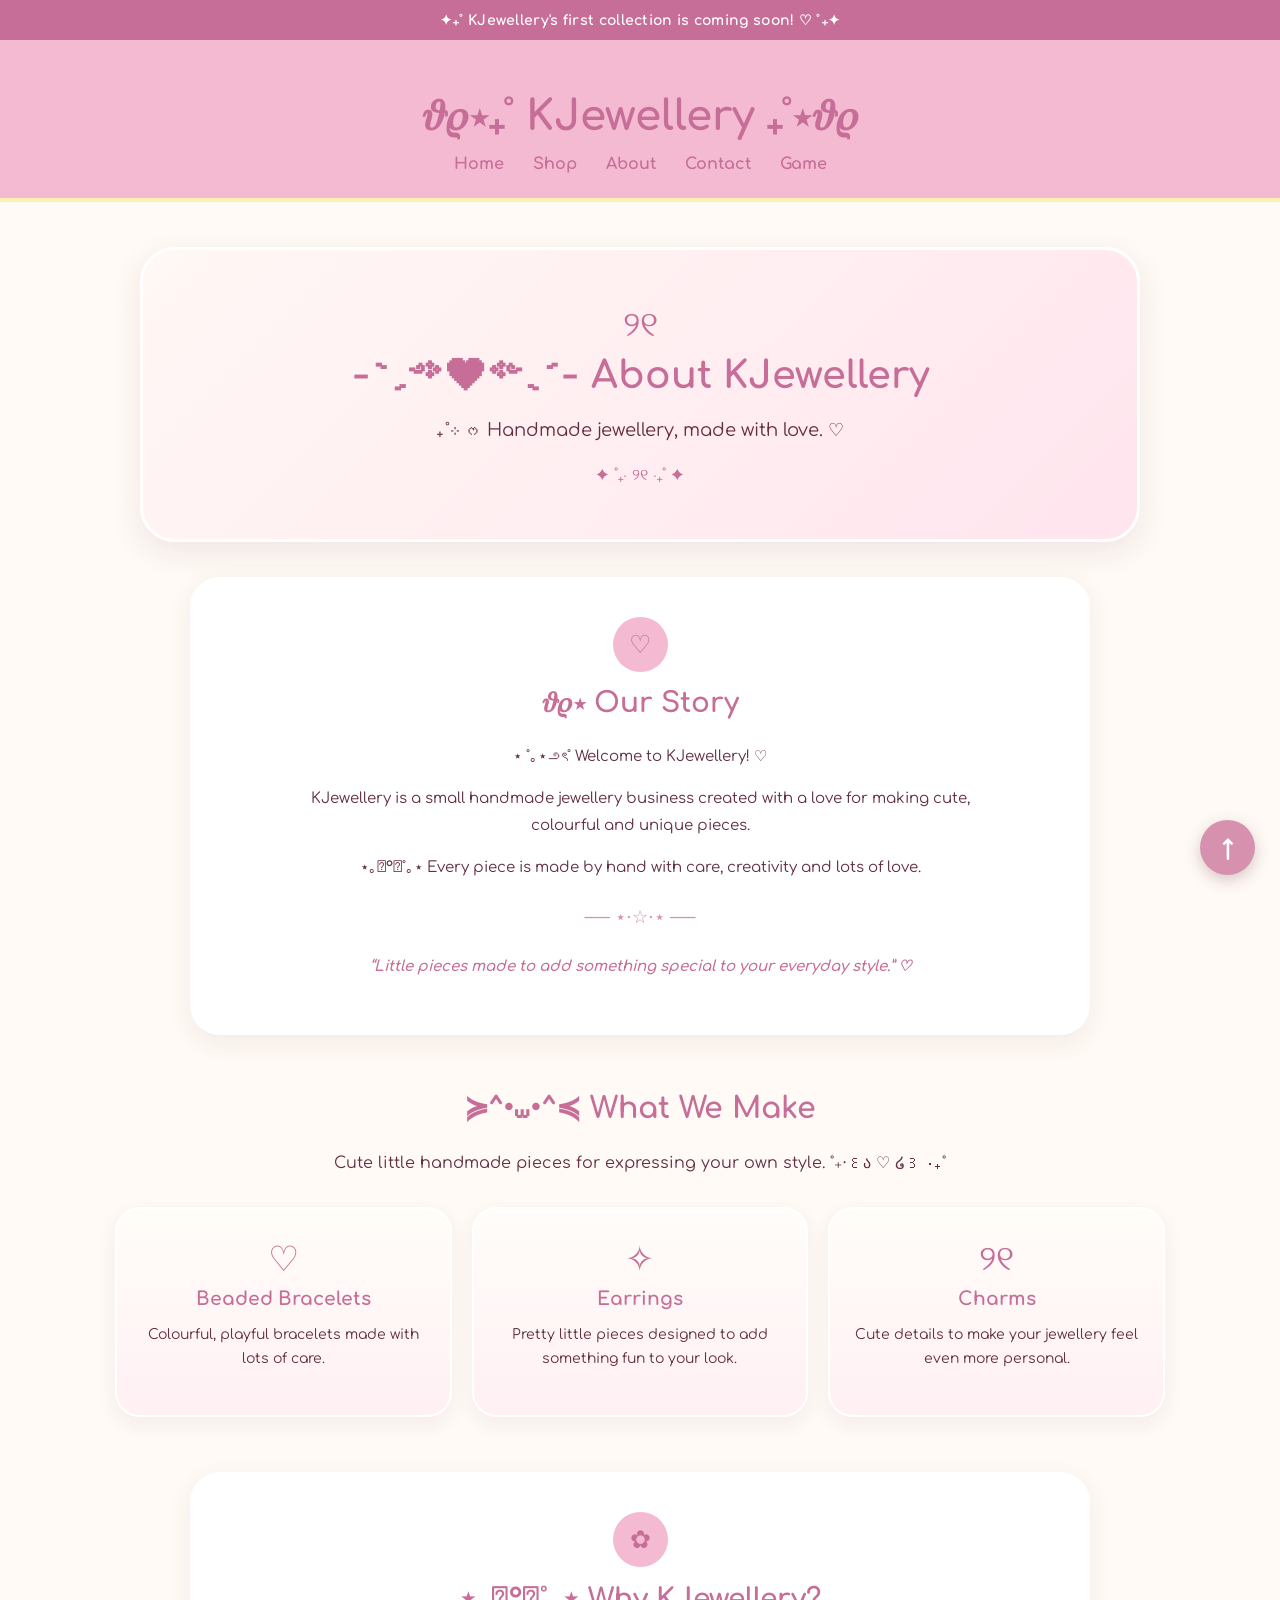
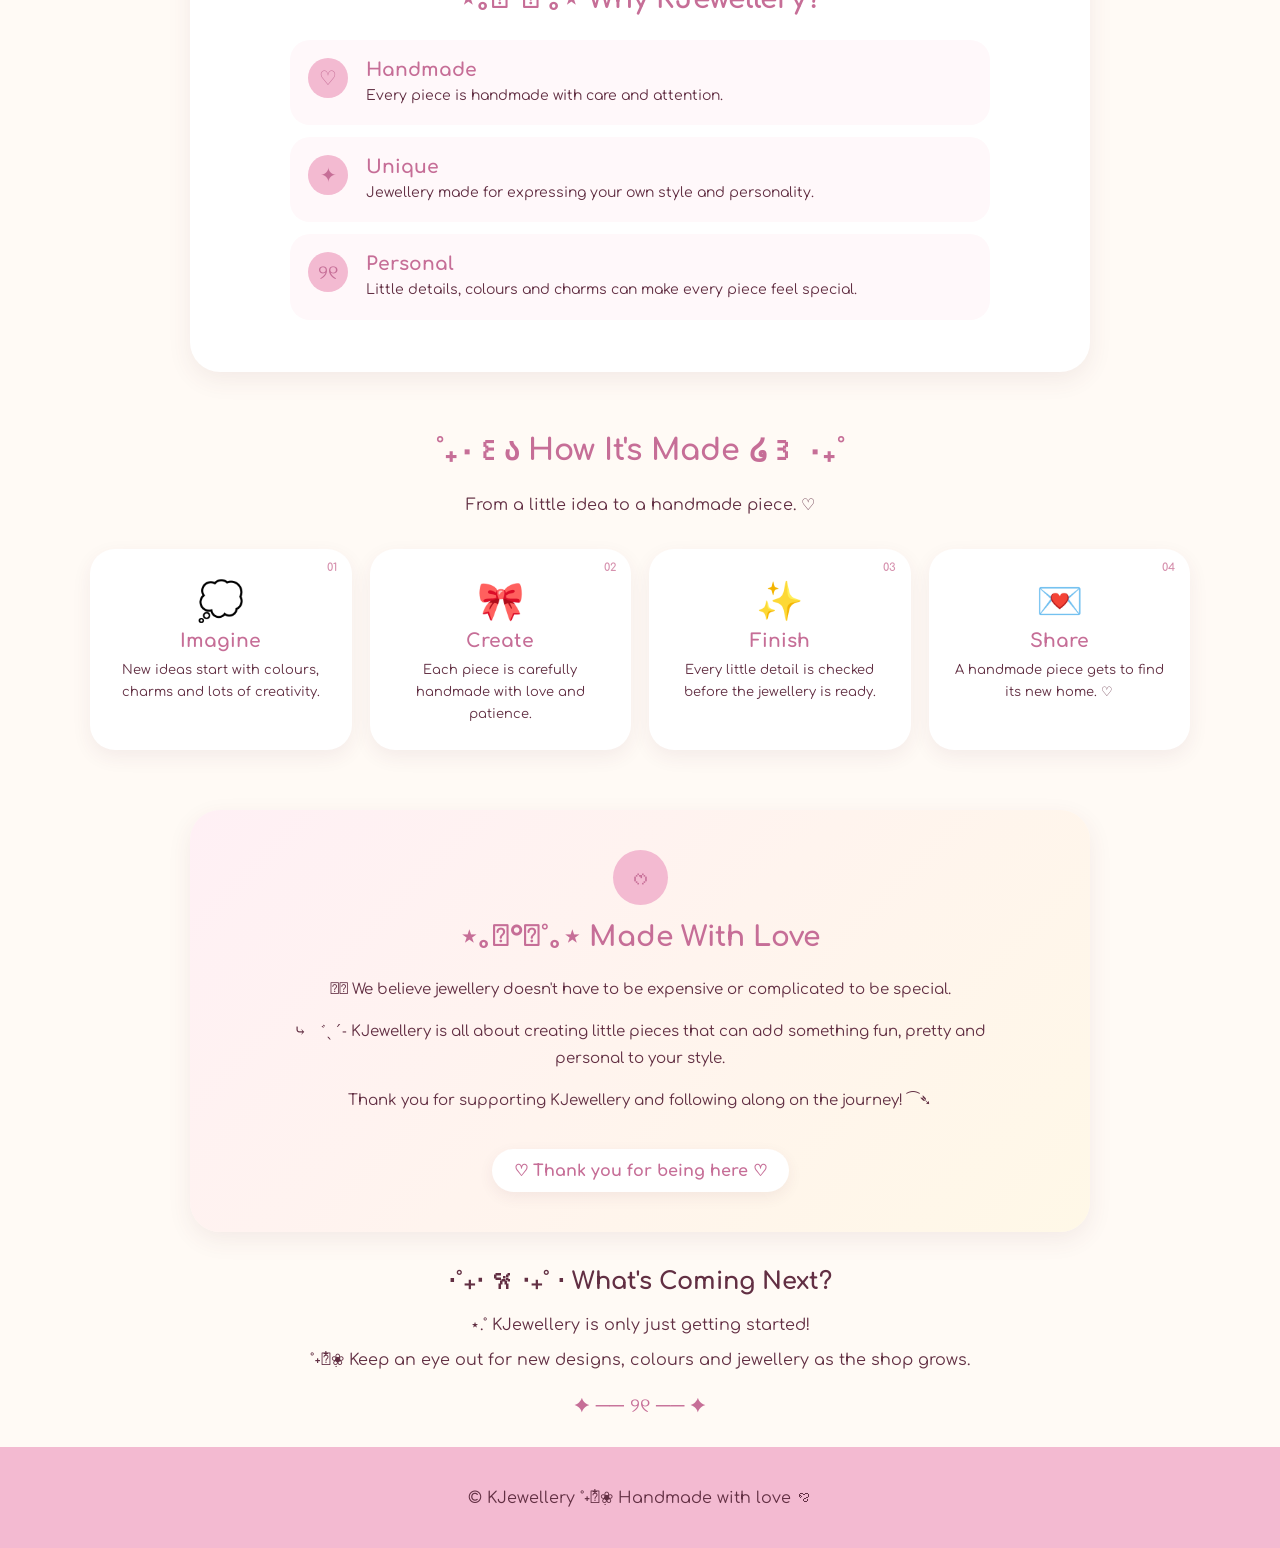
==== about.html @ d555a0a2 "e" ====
<!DOCTYPE html>
<html lang="en">

<head>

    <link rel="preconnect" href="https://fonts.googleapis.com">
    <link rel="preconnect"
          href="https://fonts.gstatic.com"
          crossorigin>

    <link
        href="https://fonts.googleapis.com/css2?family=Comfortaa:wght@400;500;600;700&display=swap"
        rel="stylesheet"
    >

    <meta charset="UTF-8">

    <meta
        name="viewport"
        content="width=device-width, initial-scale=1.0"
    >

    <title>About KJewellery ♡</title>

    <link
        rel="icon"
        type="image/png"
        href="logo.png"
    >

    <link
        rel="stylesheet"
        href="style.css"
    >

</head>


<body id="top">


    <!-- ANNOUNCEMENT BANNER -->

    <div class="announcement-banner">

        ✦₊˚ KJewellery's first collection is coming soon! ♡ ˚₊✦

    </div>


    <!-- HEADER -->

    <header>

        <h1>
            𝜗𝜚⋆₊˚ KJewellery ₊˚⋆𝜗𝜚
        </h1>


        <nav>

            <a href="index.html">
                Home
            </a>

            <a href="shop.html">
                Shop
            </a>

            <a href="about.html">
                About
            </a>

            <a href="contact.html">
                Contact
            </a>

            <a href="game.html">
                Game
            </a>

        </nav>

    </header>


    <!-- MAIN CONTENT -->

    <main>


        <!-- ABOUT HERO -->

        <section class="about-hero">

            <div class="about-hero-decoration">
                ୨୧
            </div>


            <h2>
                ˗ˋˏ༺❤︎༻ˎˊ˗
                About KJewellery
            </h2>


            <p>
                ₊˚⊹ ᰔ Handmade jewellery,
                made with love. ♡
            </p>


            <div class="about-hero-sparkles">
                ✦ ˚₊‧ ୨୧ ‧₊˚ ✦
            </div>

        </section>



        <!-- OUR STORY -->

        <section class="about-story about-card">

            <div class="about-card-icon">
                ♡
            </div>


            <h2>
                𝜗𝜚⋆ Our Story
            </h2>


            <p>
                ⋆ ˚｡⋆౨ৎ˚ Welcome to KJewellery! ♡
            </p>


            <p>
                KJewellery is a small handmade jewellery
                business created with a love for making
                cute, colourful and unique pieces.
            </p>


            <p>
                ⋆｡𖦹°⭒˚｡⋆ Every piece is made by hand with
                care, creativity and lots of love.
            </p>


            <div class="about-divider">
                ── ⋆⋅☆⋅⋆ ──
            </div>


            <p class="about-highlight">
                “Little pieces made to add something
                special to your everyday style.” ♡
            </p>

        </section>



        <!-- WHAT WE MAKE -->

        <section class="about-products">

            <h2>
                ≽^•⩊•^≼ What We Make
            </h2>


            <p class="about-section-intro">
                Cute little handmade pieces for
                expressing your own style.
                ˚₊‧꒰ა ♡ ໒꒱ ‧₊˚
            </p>


            <div class="about-product-grid">


                <div class="about-product-card">

                    <div class="about-product-icon">
                        ♡
                    </div>


                    <h3>
                        Beaded Bracelets
                    </h3>


                    <p>
                        Colourful, playful bracelets
                        made with lots of care.
                    </p>

                </div>



                <div class="about-product-card">

                    <div class="about-product-icon">
                        ✧
                    </div>


                    <h3>
                        Earrings
                    </h3>


                    <p>
                        Pretty little pieces designed
                        to add something fun to your look.
                    </p>

                </div>



                <div class="about-product-card">

                    <div class="about-product-icon">
                        ୨୧
                    </div>


                    <h3>
                        Charms
                    </h3>


                    <p>
                        Cute details to make your
                        jewellery feel even more personal.
                    </p>

                </div>


            </div>

        </section>



        <!-- WHY KJEWELLERY -->

        <section class="why-kjewellery about-card">

            <div class="about-card-icon">
                ✿
            </div>


            <h2>
                ⋆｡𖦹°⭒˚｡⋆ Why KJewellery?
            </h2>


            <div class="about-values">


                <div class="about-value">

                    <span>
                        ♡
                    </span>


                    <div>

                        <h3>
                            Handmade
                        </h3>


                        <p>
                            Every piece is handmade
                            with care and attention.
                        </p>

                    </div>

                </div>



                <div class="about-value">

                    <span>
                        ✦
                    </span>


                    <div>

                        <h3>
                            Unique
                        </h3>


                        <p>
                            Jewellery made for expressing
                            your own style and personality.
                        </p>

                    </div>

                </div>



                <div class="about-value">

                    <span>
                        ୨୧
                    </span>


                    <div>

                        <h3>
                            Personal
                        </h3>


                        <p>
                            Little details, colours and
                            charms can make every piece
                            feel special.
                        </p>

                    </div>

                </div>


            </div>

        </section>



        <!-- HOW IT'S MADE -->

        <section class="how-made">

            <h2>
                ˚₊‧꒰ა How It's Made ໒꒱ ‧₊˚
            </h2>


            <p class="about-section-intro">
                From a little idea to a handmade piece. ♡
            </p>


            <div class="making-steps">


                <div class="making-step">

                    <div class="step-number">
                        01
                    </div>


                    <div class="step-icon">
                        💭
                    </div>


                    <h3>
                        Imagine
                    </h3>


                    <p>
                        New ideas start with colours,
                        charms and lots of creativity.
                    </p>

                </div>



                <div class="making-step">

                    <div class="step-number">
                        02
                    </div>


                    <div class="step-icon">
                        🎀
                    </div>


                    <h3>
                        Create
                    </h3>


                    <p>
                        Each piece is carefully handmade
                        with love and patience.
                    </p>

                </div>



                <div class="making-step">

                    <div class="step-number">
                        03
                    </div>


                    <div class="step-icon">
                        ✨
                    </div>


                    <h3>
                        Finish
                    </h3>


                    <p>
                        Every little detail is checked
                        before the jewellery is ready.
                    </p>

                </div>



                <div class="making-step">

                    <div class="step-number">
                        04
                    </div>


                    <div class="step-icon">
                        💌
                    </div>


                    <h3>
                        Share
                    </h3>


                    <p>
                        A handmade piece gets to find
                        its new home. ♡
                    </p>

                </div>


            </div>

        </section>



        <!-- MADE WITH LOVE -->

        <section class="made-with-love about-card">

            <div class="about-card-icon">
                ᰔ
            </div>


            <h2>
                ⋆｡𖦹°⭒˚｡⋆ Made With Love
            </h2>


            <p>
                ⭑𓂃 We believe jewellery doesn't have
                to be expensive or complicated to be special.
            </p>


            <p>
                ⤷ ゛ˎˊ˗ KJewellery is all about creating
                little pieces that can add something fun,
                pretty and personal to your style.
            </p>


            <p>
                Thank you for supporting KJewellery and
                following along on the journey! ⁀➴
            </p>


            <div class="about-thank-you">
                ♡ Thank you for being here ♡
            </div>

        </section>



        <!-- WHAT'S NEXT -->

        <section class="coming-soon">

            <h2>
                ⋅˚₊‧ 𐙚 ‧₊˚ ⋅ What's Coming Next?
            </h2>


            <p>
                ⋆.˚ KJewellery is only just getting started!
            </p>


            <p>
                ˚˖𓍢ִ໋❀ Keep an eye out for new designs,
                colours and jewellery as the shop grows.
            </p>


            <div class="future-decoration">
                ✦ ── ୨୧ ── ✦
            </div>

        </section>


    </main>



    <!-- FOOTER -->

    <footer>


        <a
            href="#top"
            class="back-to-top"
            aria-label="Back to top"
        >
            ↑
        </a>


        <p>
            © KJewellery ˚˖𓍢ִ໋❀
            Handmade with love ꨄ︎
        </p>


    </footer>


</body>

</html>
---- style.css ----
/* =========================
   KJEWELLERY COLOURS
   ========================= */

:root {
    --pink: #d691ae;
    --light-pink: #f3bad1;
    --yellow: #fff0b4;
    --cream: #fffaf5;
    --dark-pink: #c66e97;
    --text: #622f43;
}


/* =========================
   GENERAL PAGE
   ========================= */

body {
    margin: 0;

    background-color: var(--cream);
    color: var(--text);

    font-family: "Comfortaa", sans-serif;

    text-align: center;
}


/* =========================
   HEADER
   ========================= */

header {
    background-color: var(--light-pink);

    padding: 25px;

    border-bottom: 4px solid var(--yellow);
}


header h1 {
    color: var(--dark-pink);

    font-size: 42px;

    margin-bottom: 15px;
}


/* =========================
   NAVIGATION
   ========================= */

nav a {
    color: var(--dark-pink);

    text-decoration: none;

    margin: 0 12px;

    font-weight: bold;
}


nav a:hover {
    color: #8f365f;
}


/* =========================
   HERO SECTION
   ========================= */

.hero {
    padding: 100px 20px;

    background-color: var(--yellow);
}


.hero h2 {
    font-size: 42px;

    color: var(--dark-pink);
}


.hero p {
    font-size: 20px;

    margin-bottom: 30px;
}


/* =========================
   BUTTON
   ========================= */

button {
    background-color: var(--pink);

    color: white;

    border: none;

    padding: 15px 30px;

    border-radius: 30px;

    font-size: 17px;

    font-weight: bold;

    cursor: pointer;
}


button:hover {
    background-color: var(--dark-pink);
}


/* =========================
   FEATURES
   ========================= */

.features {
    display: flex;

    justify-content: center;

    flex-wrap: wrap;

    gap: 30px;

    padding: 60px 20px;
}


.features div {
    background-color: white;

    padding: 25px;

    width: 220px;

    border-radius: 20px;

    box-shadow: 0 5px 15px rgba(0, 0, 0, 0.08);
}


/* =========================
   SHOP INTRO
   ========================= */

.shop-intro {
    padding: 50px 20px 20px;
}


.shop-intro h2 {
    color: var(--dark-pink);

    font-size: 32px;
}


/* =========================
   PRODUCTS
   ========================= */

.products {
    display: flex;

    justify-content: center;

    flex-wrap: wrap;

    gap: 30px;

    padding: 50px 20px;
}


.product-card {
    background-color: white;

    width: 260px;

    padding: 20px;

    border-radius: 25px;

    box-shadow: 0 5px 15px rgba(0, 0, 0, 0.08);

    box-sizing: border-box;

    transition: transform 0.2s ease;
}


.product-card:hover {
    transform: translateY(-5px);
}


/* =========================
   PRODUCT PHOTOS
   ========================= */

.product-image {
    width: 100%;

    height: 260px;

    object-fit: cover;

    border-radius: 20px;

    display: block;
}


/* =========================
   PRODUCT TEXT
   ========================= */

.product-card h3 {
    color: var(--dark-pink);

    margin-top: 20px;
}


.product-card p {
    line-height: 1.6;
}


/* =========================
   COMING SOON LABEL
   ========================= */

.coming-soon-label {
    display: inline-block;

    background-color: var(--light-pink);

    color: var(--text);

    padding: 8px 15px;

    border-radius: 20px;

    font-weight: bold;

    margin-top: 10px;
}


/* =========================
   SHOP NOTE
   ========================= */

.shop-note {
    padding: 50px 20px;
}


.shop-note h2 {
    color: var(--dark-pink);
}


/* =========================
   PLACEHOLDER
   ========================= */

.product-placeholder {
    width: 100%;

    height: 260px;

    background-color: var(--yellow);

    border-radius: 20px;

    display: flex;

    justify-content: center;

    align-items: center;

    font-size: 50px;

    margin-bottom: 20px;
}


/* =========================
   FOOTER
   ========================= */

footer {
    background-color: var(--light-pink);

    padding: 25px;

    margin-top: 30px;
}


/* =========================
   NEWSLETTER
   ========================= */

.kj-newsletter {
    width: 100%;

    padding: 60px 20px;

    box-sizing: border-box;
}


.kj-newsletter-box {
    max-width: 700px;

    margin: 0 auto;

    padding: 45px 35px;

    text-align: center;

    background-color: #fffaf7;

    border: 2px solid var(--light-pink);

    border-radius: 25px;

    box-shadow: 0 8px 25px rgba(80, 60, 50, 0.08);
}


.kj-newsletter-box h2 {
    margin-top: 0;

    margin-bottom: 15px;

    font-family: "Comfortaa", sans-serif;

    font-size: 28px;

    font-weight: 600;

    color: var(--dark-pink);
}


.kj-newsletter-box p {
    margin-bottom: 25px;

    font-family: "Comfortaa", sans-serif;

    font-size: 15px;

    line-height: 1.8;

    color: var(--text);
}


/* =========================
   NEWSLETTER FORM
   ========================= */

.kj-newsletter-form {
    display: flex;

    flex-direction: column;

    align-items: center;

    gap: 12px;

    width: 100%;
}


.kj-newsletter-form label {
    align-self: flex-start;

    font-family: "Comfortaa", sans-serif;

    font-size: 14px;

    color: var(--text);
}


.kj-newsletter-input {
    display: flex;

    gap: 10px;

    width: 100%;

    max-width: 600px;
}


.kj-newsletter-input input {
    flex: 1;

    min-width: 0;

    padding: 15px 18px;

    border: 1px solid #d9c9c2;

    border-radius: 30px;

    background-color: white;

    font-family: "Comfortaa", sans-serif;

    font-size: 14px;

    color: var(--text);

    outline: none;
}


.kj-newsletter-input input:focus {
    border-color: var(--pink);

    box-shadow: 0 0 0 3px rgba(214, 145, 174, 0.15);
}


.kj-newsletter-input input::placeholder {
    color: #b5a5a0;
}


/* =========================
   NEWSLETTER BUTTON
   ========================= */

.kj-newsletter-input button {
    padding: 14px 25px;

    border: none;

    border-radius: 30px;

    background-color: var(--pink);

    color: white;

    font-family: "Comfortaa", sans-serif;

    font-size: 14px;

    font-weight: bold;

    cursor: pointer;

    transition: transform 0.2s ease, background-color 0.2s ease;
}


.kj-newsletter-input button:hover {
    background-color: var(--dark-pink);

    transform: translateY(-2px);
}


/* =========================
   NEWSLETTER NOTE
   ========================= */

.kj-newsletter-box small {
    display: block;

    margin-top: 20px;

    font-family: "Comfortaa", sans-serif;

    font-size: 12px;

    color: #a18d85;
}


/* =========================
   MOBILE
   ========================= */

@media (max-width: 600px) {

    header h1 {
        font-size: 30px;
    }


    nav a {
        display: inline-block;

        margin: 5px 8px;
    }


    .hero {
        padding: 60px 20px;
    }


    .hero h2 {
        font-size: 30px;
    }


    .products {
        padding: 30px 15px;
    }


    .product-card {
        width: 90%;

        max-width: 320px;
    }


    /* NEWSLETTER MOBILE */

    .kj-newsletter {
        padding: 40px 15px;
    }


    .kj-newsletter-box {
        padding: 35px 20px;

        border-radius: 20px;
    }


    .kj-newsletter-box h2 {
        font-size: 22px;
    }


    .kj-newsletter-box p {
        font-size: 13px;
    }


    .kj-newsletter-input {
        flex-direction: column;
    }


    .kj-newsletter-input input {
        width: 100%;
    }


    .kj-newsletter-input button {
        width: 100%;

        padding: 14px;
    }

}
.kj-newsletter {
    display: block !important;
    visibility: visible !important;
    opacity: 1 !important;
    padding: 60px 20px !important;
    background: pink !important;
}

.kj-newsletter-box {
    display: block !important;
    visibility: visible !important;
    opacity: 1 !important;
    max-width: 700px !important;
    margin: 0 auto !important;
    padding: 50px !important;
    background: white !important;
    border: 5px solid hotpink !important;
}
/* ================================
   ANNOUNCEMENT BANNER
   ================================ */

.announcement-banner {
    background-color: var(--dark-pink);
    color: white;

    padding: 12px 20px;

    text-align: center;

    font-size: 14px;
    font-weight: bold;

    letter-spacing: 0.3px;
}


/* ================================
   BACK TO TOP BUTTON
   ================================ */

.back-to-top {
    position: fixed;

    right: 25px;
    bottom: 25px;

    width: 50px;
    height: 50px;

    display: flex;
    align-items: center;
    justify-content: center;

    background-color: var(--pink);
    color: white;

    border-radius: 50%;

    text-decoration: none;

    font-size: 22px;
    font-weight: bold;

    box-shadow: 0 5px 15px rgba(0, 0, 0, 0.15);

    z-index: 1000;

    transition: transform 0.2s ease,
                background-color 0.2s ease;
}


.back-to-top:hover {
    background-color: var(--dark-pink);

    transform: translateY(-5px);
}


/* ================================
   MOBILE
   ================================ */

@media (max-width: 600px) {

    .announcement-banner {
        font-size: 12px;
        padding: 10px 15px;
    }

    .back-to-top {
        width: 45px;
        height: 45px;

        right: 15px;
        bottom: 15px;

        font-size: 19px;
    }

}
/* ================================
   BACK TO TOP BUTTON
   ================================ */

.back-to-top {
    position: fixed;
    right: 25px;
    bottom: 25px;

    width: 55px;
    height: 55px;

    background-color: #d691ae;
    color: white;

    display: flex;
    align-items: center;
    justify-content: center;

    border-radius: 50%;

    text-decoration: none;

    font-family: "Comfortaa", sans-serif;
    font-size: 25px;
    font-weight: bold;

    box-shadow: 0 5px 15px rgba(98, 47, 67, 0.25);

    z-index: 9999;

    cursor: pointer;
}

.back-to-top:hover {
    background-color: #c66e97;
    transform: translateY(-4px);
}
/* =========================
   KJEWELLERY NAVIGATION
   ========================= */

.site-header {
    width: 100%;
    background-color: #f3bad1;
    padding: 18px 10px;
    text-align: center;
    border-bottom: 4px solid #fff0b4;
    box-sizing: border-box;
}

.site-header h1 {
    margin: 0 0 10px;
    color: #c66e97;
    font-size: 28px;
}

.site-header nav a {
    color: #c66e97;
    text-decoration: none;
    margin: 0 8px;
    font-weight: bold;
    font-size: 14px;
}

.site-header nav a:hover {
    color: #8f365f;
}

@media (max-width: 600px) {

    .site-header h1 {
        font-size: 23px;
    }

    .site-header nav a {
        display: inline-block;
        margin: 4px 6px;
    }

}

/* =========================================================
   KJEWELLERY CAT BAKERY GAME
   ========================================================= */

.game-page {
    width: 100%;
    max-width: 760px;
    margin: 0 auto;
    padding: 50px 20px;
    box-sizing: border-box;
    text-align: center;
}

.game-title {
    margin-top: 0;
    color: var(--dark-pink);
    font-size: 42px;
}

.game-subtitle {
    font-size: 17px;
    margin-bottom: 25px;
}


/* =========================
   SCORE / GAME INFO
   ========================= */

.game-info {
    display: flex;
    justify-content: center;
    align-items: center;
    flex-wrap: wrap;
    gap: 10px;
    margin-bottom: 15px;
}

.info-box {
    background: white;
    padding: 11px 17px;
    border-radius: 20px;
    box-shadow: 0 5px 15px rgba(98, 47, 67, 0.10);
    font-weight: bold;
}

.sound-button {
    background-color: var(--light-pink);
    color: var(--text);
    border: none;
    padding: 11px 17px;
    border-radius: 20px;
    font-weight: bold;
    cursor: pointer;
    font-family: "Comfortaa", sans-serif;
}

.sound-button:hover {
    background-color: var(--pink);
}


/* =========================
   GAME AREA
   ========================= */

#game {
    position: relative;
    width: 100%;
    height: 650px;
    overflow: hidden;
    border-radius: 30px;
    border: 5px solid white;

    background:
        linear-gradient(
            180deg,
            #ffe8ef 0%,
            #fff2d0 65%,
            #e8b98d 65%,
            #d99b72 100%
        );

    box-shadow:
        0 12px 35px rgba(98, 47, 67, 0.15);

    touch-action: none;
}


/* =========================
   BAKERY SIGN
   ========================= */

.bakery-sign {
    position: absolute;
    top: 25px;
    left: 50%;
    transform: translateX(-50%);

    background-color: var(--yellow);
    border: 3px solid white;

    padding: 12px 25px;
    border-radius: 25px;

    font-size: 17px;
    font-weight: bold;

    white-space: nowrap;
    z-index: 2;
}


/* =========================
   BAKERY WINDOWS
   ========================= */

.bakery-window {
    position: absolute;

    top: 110px;

    width: 120px;
    height: 105px;

    background:
        linear-gradient(
            135deg,
            #c9edf5,
            #e9f9f8
        );

    border: 8px solid #fff5df;
    border-radius: 20px;

    opacity: 0.85;
}

.window-left {
    left: 25px;
}

.window-right {
    right: 25px;
}


/* =========================
   BACKGROUND CATS
   ========================= */

.bakery-cat {
    position: absolute;
    font-size: 55px;
    z-index: 3;

    animation:
        bakeryCatBob
        3s
        ease-in-out
        infinite;

    user-select: none;
    pointer-events: none;
}

.cat-one {
    left: 30px;
    top: 235px;
}

.cat-two {
    right: 30px;
    top: 235px;
    animation-delay: 1s;
}

.cat-three {
    left: 50%;
    transform: translateX(-50%);
    bottom: 75px;

    font-size: 48px;
    animation-delay: 0.5s;
}

@keyframes bakeryCatBob {

    0%,
    100% {
        transform: translateY(0);
    }

    50% {
        transform: translateY(-6px);
    }
}


/* =========================
   BREAD + OVEN
   ========================= */

.bread-stack {
    position: absolute;
    left: 135px;
    bottom: 70px;

    font-size: 55px;
    z-index: 2;

    transform: rotate(-5deg);
}

.oven {
    position: absolute;
    right: 135px;
    bottom: 70px;

    font-size: 50px;
    z-index: 2;
}


/* =========================
   PLAYER TRAY
   ========================= */

#tray {
    position: absolute;

    bottom: 25px;
    left: 50%;

    transform: translateX(-50%);

    width: 130px;
    height: 32px;

    background-color: #c98561;

    border: 4px solid #a86146;

    border-radius:
        8px
        8px
        20px
        20px;

    z-index: 10;

    box-shadow:
        0 5px 0 rgba(98, 47, 67, 0.15);

    transition:
        transform 0.08s ease;
}

#tray::before {
    content: "";

    position: absolute;

    left: 10px;
    right: 10px;
    top: -10px;

    height: 12px;

    background-color: #ffe5bd;

    border: 3px solid #a86146;

    border-radius:
        10px
        10px
        4px
        4px;
}

.tray-bounce {
    animation:
        trayBounce
        0.25s
        ease;
}

@keyframes trayBounce {

    50% {
        transform:
            translateX(-50%)
            translateY(-7px);
    }
}


/* =========================
   FALLING PASTRIES
   ========================= */

.pastry {
    position: absolute;

    z-index: 8;

    font-size: 38px;

    user-select: none;
    pointer-events: none;

    will-change: transform;
}


/* =========================
   FLOATING +1
   ========================= */

.float-score {
    position: absolute;

    z-index: 20;

    color: var(--dark-pink);

    font-size: 20px;
    font-weight: bold;

    pointer-events: none;

    animation:
        floatUp
        0.8s
        ease-out
        forwards;
}

@keyframes floatUp {

    from {
        opacity: 1;
        transform: translateY(0);
    }

    to {
        opacity: 0;
        transform: translateY(-50px);
    }
}


/* =========================
   CATCH PARTICLES
   ========================= */

.particle {
    position: absolute;

    width: 8px;
    height: 8px;

    background-color: var(--light-pink);

    border-radius: 50%;

    pointer-events: none;
    z-index: 15;

    animation:
        particlePop
        0.6s
        ease-out
        forwards;
}

@keyframes particlePop {

    to {
        opacity: 0;

        transform:
            translate(
                var(--x),
                var(--y)
            )
            scale(0.3);
    }
}


/* =========================
   OOPS MESSAGE
   ========================= */

.oops {
    position: absolute;

    z-index: 20;

    color: var(--dark-pink);

    font-size: 20px;
    font-weight: bold;

    pointer-events: none;

    animation:
        oopsAnimation
        0.8s
        ease-out
        forwards;
}

@keyframes oopsAnimation {

    0% {
        opacity: 1;
        transform: scale(0.8);
    }

    50% {
        transform: scale(1.2);
    }

    100% {
        opacity: 0;
        transform:
            translateY(-25px)
            scale(1);
    }
}


/* =========================
   START / GAME OVER SCREEN
   ========================= */

.game-overlay {
    position: absolute;
    inset: 0;

    background:
        rgba(
            255,
            250,
            245,
            0.94
        );

    display: flex;

    justify-content: center;
    align-items: center;

    z-index: 50;

    padding: 25px;
}

.overlay-card {
    width: 100%;
    max-width: 460px;

    background-color: white;

    padding: 35px 25px;

    border-radius: 30px;

    box-shadow:
        0 10px 30px
        rgba(98, 47, 67, 0.15);
}

.overlay-card h2 {
    color: var(--dark-pink);
    margin-top: 0;
    font-size: 30px;
}

.overlay-card p {
    line-height: 1.7;
}

.big-cat {
    font-size: 55px;
    margin-bottom: 10px;
}


/* =========================
   GAME BUTTON
   ========================= */

.main-game-button {
    border: none;

    background-color: var(--pink);
    color: white;

    padding: 15px 30px;

    border-radius: 30px;

    font-size: 17px;
    font-weight: bold;

    cursor: pointer;

    font-family: "Comfortaa", sans-serif;

    transition:
        transform 0.2s ease,
        background-color 0.2s ease;
}

.main-game-button:hover {
    background-color: var(--dark-pink);

    transform:
        translateY(-2px);
}


/* =========================
   MOBILE CONTROLS
   ========================= */

.mobile-controls {
    display: flex;

    justify-content: center;

    gap: 25px;

    margin-top: 18px;
}

.control-button {
    width: 110px;
    height: 60px;

    border: none;

    border-radius: 25px;

    background-color: var(--light-pink);

    color: var(--text);

    font-size: 28px;

    cursor: pointer;

    touch-action: none;
    user-select: none;

    box-shadow:
        0 5px 0 var(--pink);

    font-family: Arial, sans-serif;
}

.control-button:active {
    transform: translateY(4px);

    box-shadow:
        0 1px 0 var(--pink);
}


/* =========================
   INSTRUCTIONS
   ========================= */

.game-instructions {
    margin-top: 12px;

    font-size: 13px;

    opacity: 0.8;
}


/* =========================
   GAME PAGE NAVIGATION
   ========================= */

.site-header {
    width: 100%;

    background-color: var(--light-pink);

    padding: 18px 10px;

    text-align: center;

    border-bottom:
        4px solid
        var(--yellow);

    box-sizing: border-box;
}

.site-header h1 {
    margin: 0 0 10px;

    color: var(--dark-pink);

    font-size: 28px;
}

.site-header nav a {
    color: var(--dark-pink);

    text-decoration: none;

    margin: 0 8px;

    font-weight: bold;

    font-size: 14px;
}

.site-header nav a:hover {
    color: #8f365f;
}


/* =========================
   MOBILE GAME
   ========================= */

@media (max-width: 600px) {

    .game-page {
        padding: 35px 12px;
    }

    .game-title {
        font-size: 30px;
    }

    .game-subtitle {
        font-size: 14px;
    }

    #game {
        height: 600px;
        border-radius: 22px;
    }

    .bakery-sign {
        font-size: 13px;
        padding: 10px 15px;
    }

    .bakery-window {
        width: 75px;
        height: 75px;
    }

    .bakery-cat {
        font-size: 42px;
    }

    .cat-three {
        font-size: 40px;
    }

    .bread-stack {
        left: 70px;
        font-size: 42px;
    }

    .oven {
        right: 70px;
        font-size: 40px;
    }

    #tray {
        width: 105px;
    }

    .pastry {
        font-size: 32px;
    }

    .site-header h1 {
        font-size: 23px;
    }

    .site-header nav a {
        display: inline-block;
        margin: 4px 6px;
    }

    .overlay-card {
        padding: 28px 18px;
    }

    .overlay-card h2 {
        font-size: 25px;
    }

    .mobile-controls {
        gap: 18px;
    }

    .control-button {
        width: 105px;
        height: 58px;
    }

}
/* =========================================================
   CUSTOMER REVIEWS
   ========================================================= */

.reviews-section {
    width: 90%;

    max-width: 1100px;

    margin: 60px auto;

    padding: 45px 25px;

    box-sizing: border-box;

    text-align: center;

    background:
        linear-gradient(
            135deg,
            #fff8f5,
            #ffe8ef
        );

    border-radius: 35px;

    border: 3px solid white;

    box-shadow:
        0 10px 30px
        rgba(98, 47, 67, 0.10);
}


.reviews-section h2 {
    margin-top: 0;

    color: var(--dark-pink);

    font-size: 30px;
}


.reviews-intro {
    margin-bottom: 30px;

    font-size: 15px;

    line-height: 1.6;
}


/* =========================
   REVIEW CARDS
   ========================= */

.reviews-container {
    display: grid;

    grid-template-columns:
        repeat(3, 1fr);

    gap: 20px;

    max-width: 1000px;

    margin: 0 auto;
}


.review-card {
    background-color: white;

    padding: 25px 20px;

    border-radius: 25px;

    box-shadow:
        0 6px 18px
        rgba(98, 47, 67, 0.08);

    transition:
        transform 0.2s ease,
        box-shadow 0.2s ease;
}


.review-card:hover {
    transform:
        translateY(-5px);

    box-shadow:
        0 10px 25px
        rgba(98, 47, 67, 0.13);
}


/* =========================
   STARS
   ========================= */

.review-stars {
    color: #e8b84a;

    font-size: 20px;

    letter-spacing: 3px;

    margin-bottom: 15px;
}


.review-card p {
    font-size: 14px;

    line-height: 1.8;

    margin:
        0 0 15px;
}


.review-card h3 {
    color: var(--dark-pink);

    font-size: 14px;

    margin: 0;
}


/* =========================
   REVIEW NOTE
   ========================= */

.review-note {
    margin-top: 30px;

    font-size: 13px;

    color: var(--dark-pink);

    opacity: 0.8;
}


/* =========================
   MOBILE REVIEWS
   ========================= */

@media (max-width: 750px) {

    .reviews-container {
        grid-template-columns: 1fr;
    }


    .reviews-section {
        width: 94%;

        padding:
            35px 18px;
    }


    .reviews-section h2 {
        font-size: 25px;
    }


    .review-card {
        padding: 22px 18px;
    }

}

/* =========================================================
   LEAVE A REVIEW
   ========================================================= */

.leave-review-button {
    margin-top: 25px;

    padding: 14px 28px;

    border: none;

    border-radius: 30px;

    background-color: var(--pink);

    color: white;

    font-family: "Comfortaa", sans-serif;

    font-size: 16px;

    font-weight: bold;

    cursor: pointer;

    box-shadow:
        0 5px 0 var(--dark-pink);

    transition:
        transform 0.2s ease,
        box-shadow 0.2s ease;
}


.leave-review-button:hover {
    transform:
        translateY(-2px);

    box-shadow:
        0 7px 0 var(--dark-pink);
}


.leave-review-button:active {
    transform:
        translateY(3px);

    box-shadow:
        0 2px 0 var(--dark-pink);
}


/* =========================
   REVIEW FORM
   ========================= */

.review-form-container {
    display: none;

    max-width: 600px;

    margin: 30px auto 0;

    padding: 30px 25px;

    box-sizing: border-box;

    background-color: white;

    border-radius: 28px;

    box-shadow:
        0 8px 25px
        rgba(98, 47, 67, 0.10);

    text-align: left;
}


.review-form-container.show {
    display: block;

    animation:
        reviewFormAppear
        0.35s
        ease;
}


@keyframes reviewFormAppear {

    from {
        opacity: 0;

        transform:
            translateY(-10px);
    }

    to {
        opacity: 1;

        transform:
            translateY(0);
    }

}


.review-form-container h3 {
    margin-top: 0;

    text-align: center;

    color: var(--dark-pink);

    font-size: 22px;
}


.review-form-container > p {
    text-align: center;

    line-height: 1.6;

    font-size: 14px;
}


/* =========================
   FORM FIELDS
   ========================= */

.review-form {
    display: flex;

    flex-direction: column;

    gap: 9px;

    margin-top: 25px;
}


.review-form label {
    color: var(--dark-pink);

    font-weight: bold;

    font-size: 14px;

    margin-top: 8px;
}


.review-form input,
.review-form select,
.review-form textarea {
    width: 100%;

    box-sizing: border-box;

    padding: 13px 15px;

    border: 2px solid #f3cbd7;

    border-radius: 15px;

    background-color: #fffafa;

    color: var(--text);

    font-family: "Comfortaa", sans-serif;

    font-size: 14px;

    outline: none;

    transition:
        border-color 0.2s ease,
        box-shadow 0.2s ease;
}


.review-form textarea {
    resize: vertical;

    min-height: 120px;
}


.review-form input:focus,
.review-form select:focus,
.review-form textarea:focus {
    border-color: var(--pink);

    box-shadow:
        0 0 0 3px
        rgba(242, 183, 199, 0.25);
}


/* =========================
   SUBMIT BUTTON
   ========================= */

.submit-review-button {
    margin-top: 12px;

    padding: 14px 25px;

    border: none;

    border-radius: 25px;

    background-color: var(--dark-pink);

    color: white;

    font-family: "Comfortaa", sans-serif;

    font-size: 15px;

    font-weight: bold;

    cursor: pointer;

    transition:
        transform 0.2s ease,
        opacity 0.2s ease;
}


.submit-review-button:hover {
    transform:
        translateY(-2px);

    opacity: 0.9;
}


.review-form-note {
    margin-top: 18px;

    text-align: center;

    color: var(--dark-pink);

    font-size: 12px;

    opacity: 0.75;
}


/* =========================
   MOBILE
   ========================= */

@media (max-width: 600px) {

    .review-form-container {
        padding:
            25px 18px;
    }


    .leave-review-button {
        width: 90%;
    }

}


/* =========================================================
   KJEWELLERY ABOUT PAGE
   ========================================================= */

.about-hero {
    width: 90%;
    max-width: 1000px;
    margin: 45px auto 30px;
    padding: 55px 25px;
    box-sizing: border-box;
    text-align: center;

    background:
        linear-gradient(
            135deg,
            #fff8f5,
            #ffe5ee
        );

    border: 3px solid white;
    border-radius: 35px;

    box-shadow:
        0 10px 30px
        rgba(98, 47, 67, 0.10);
}

.about-hero h2 {
    margin: 10px 0;

    color: var(--dark-pink);

    font-size: 38px;
}

.about-hero p {
    font-size: 18px;
    line-height: 1.7;
}

.about-hero-decoration {
    color: var(--dark-pink);
    font-size: 35px;
}

.about-hero-sparkles {
    margin-top: 20px;
    color: var(--dark-pink);
}


/* =========================================================
   GENERAL ABOUT CARDS
   ========================================================= */

.about-card {
    width: 90%;
    max-width: 900px;

    margin: 35px auto;
    padding: 40px 30px;

    box-sizing: border-box;

    background-color: white;

    border-radius: 30px;

    box-shadow:
        0 8px 25px
        rgba(98, 47, 67, 0.08);

    text-align: center;
}

.about-card-icon {
    width: 55px;
    height: 55px;

    margin: 0 auto 15px;

    display: flex;
    align-items: center;
    justify-content: center;

    background-color: var(--light-pink);

    border-radius: 50%;

    color: var(--dark-pink);

    font-size: 25px;
}

.about-card h2 {
    margin-top: 5px;

    color: var(--dark-pink);

    font-size: 28px;
}

.about-card p {
    max-width: 700px;

    margin: 15px auto;

    line-height: 1.8;

    font-size: 15px;
}

.about-divider {
    margin: 25px 0;

    color: var(--pink);

    font-size: 18px;
}

.about-highlight {
    color: var(--dark-pink);

    font-weight: 600;

    font-style: italic;
}


/* =========================================================
   WHAT WE MAKE
   ========================================================= */

.about-products {
    width: 90%;
    max-width: 1050px;

    margin: 55px auto;

    text-align: center;
}

.about-products h2,
.how-made h2 {
    color: var(--dark-pink);

    font-size: 30px;
}

.about-section-intro {
    margin-bottom: 30px;

    line-height: 1.7;
}

.about-product-grid {
    display: grid;

    grid-template-columns:
        repeat(3, 1fr);

    gap: 20px;
}

.about-product-card {
    padding: 30px 20px;

    background:
        linear-gradient(
            180deg,
            #fffdf9,
            #fff0f4
        );

    border: 2px solid white;

    border-radius: 25px;

    box-shadow:
        0 7px 20px
        rgba(98, 47, 67, 0.07);

    transition:
        transform 0.2s ease,
        box-shadow 0.2s ease;
}

.about-product-card:hover {
    transform: translateY(-6px);

    box-shadow:
        0 12px 25px
        rgba(98, 47, 67, 0.12);
}

.about-product-icon {
    font-size: 35px;

    color: var(--dark-pink);

    margin-bottom: 10px;
}

.about-product-card h3 {
    color: var(--dark-pink);

    margin: 10px 0;
}

.about-product-card p {
    font-size: 14px;

    line-height: 1.7;
}


/* =========================================================
   WHY KJEWELLERY
   ========================================================= */

.about-values {
    max-width: 700px;

    margin: 25px auto 0;

    text-align: left;
}

.about-value {
    display: flex;

    align-items: flex-start;

    gap: 18px;

    padding: 18px;

    margin-bottom: 12px;

    background-color: #fff8fa;

    border-radius: 20px;
}

.about-value > span {
    flex-shrink: 0;

    width: 40px;
    height: 40px;

    display: flex;
    align-items: center;
    justify-content: center;

    background-color: var(--light-pink);

    border-radius: 50%;

    color: var(--dark-pink);

    font-size: 20px;
}

.about-value h3 {
    margin: 2px 0 5px;

    color: var(--dark-pink);
}

.about-value p {
    margin: 0;

    font-size: 14px;

    line-height: 1.6;
}


/* =========================================================
   HOW IT'S MADE
   ========================================================= */

.how-made {
    width: 90%;
    max-width: 1100px;

    margin: 60px auto;

    text-align: center;
}

.making-steps {
    display: grid;

    grid-template-columns:
        repeat(4, 1fr);

    gap: 18px;

    margin-top: 30px;
}

.making-step {
    position: relative;

    padding: 30px 18px 25px;

    background-color: white;

    border-radius: 25px;

    box-shadow:
        0 7px 20px
        rgba(98, 47, 67, 0.07);
}

.step-number {
    position: absolute;

    top: 12px;
    right: 15px;

    color: var(--pink);

    font-size: 11px;

    font-weight: bold;
}

.step-icon {
    font-size: 38px;

    margin-bottom: 8px;
}

.making-step h3 {
    color: var(--dark-pink);

    margin: 8px 0;
}

.making-step p {
    margin: 0;

    font-size: 13px;

    line-height: 1.7;
}


/* =========================================================
   MADE WITH LOVE
   ========================================================= */

.made-with-love {
    background:
        linear-gradient(
            135deg,
            #fff0f5,
            #fff8e7
        );
}

.about-thank-you {
    display: inline-block;

    margin-top: 20px;

    padding: 12px 22px;

    background-color: white;

    border-radius: 25px;

    color: var(--dark-pink);

    font-weight: bold;

    box-shadow:
        0 5px 15px
        rgba(98, 47, 67, 0.07);
}


/* =========================================================
   FUTURE DECORATION
   ========================================================= */

.future-decoration {
    margin-top: 25px;

    color: var(--dark-pink);

    font-size: 20px;
}


/* =========================================================
   MOBILE
   ========================================================= */

@media (max-width: 800px) {

    .about-hero {
        padding: 40px 20px;
    }

    .about-hero h2 {
        font-size: 30px;
    }

    .about-product-grid {
        grid-template-columns: 1fr;
    }

    .making-steps {
        grid-template-columns:
            repeat(2, 1fr);
    }

}


@media (max-width: 500px) {

    .about-hero {
        width: 94%;
    }

    .about-hero h2 {
        font-size: 26px;
    }

    .about-hero p {
        font-size: 15px;
    }

    .about-card {
        width: 94%;

        padding:
            30px 20px;
    }

    .about-card h2 {
        font-size: 24px;
    }

    .making-steps {
        grid-template-columns: 1fr;
    }

    .about-value {
        gap: 12px;
    }

}
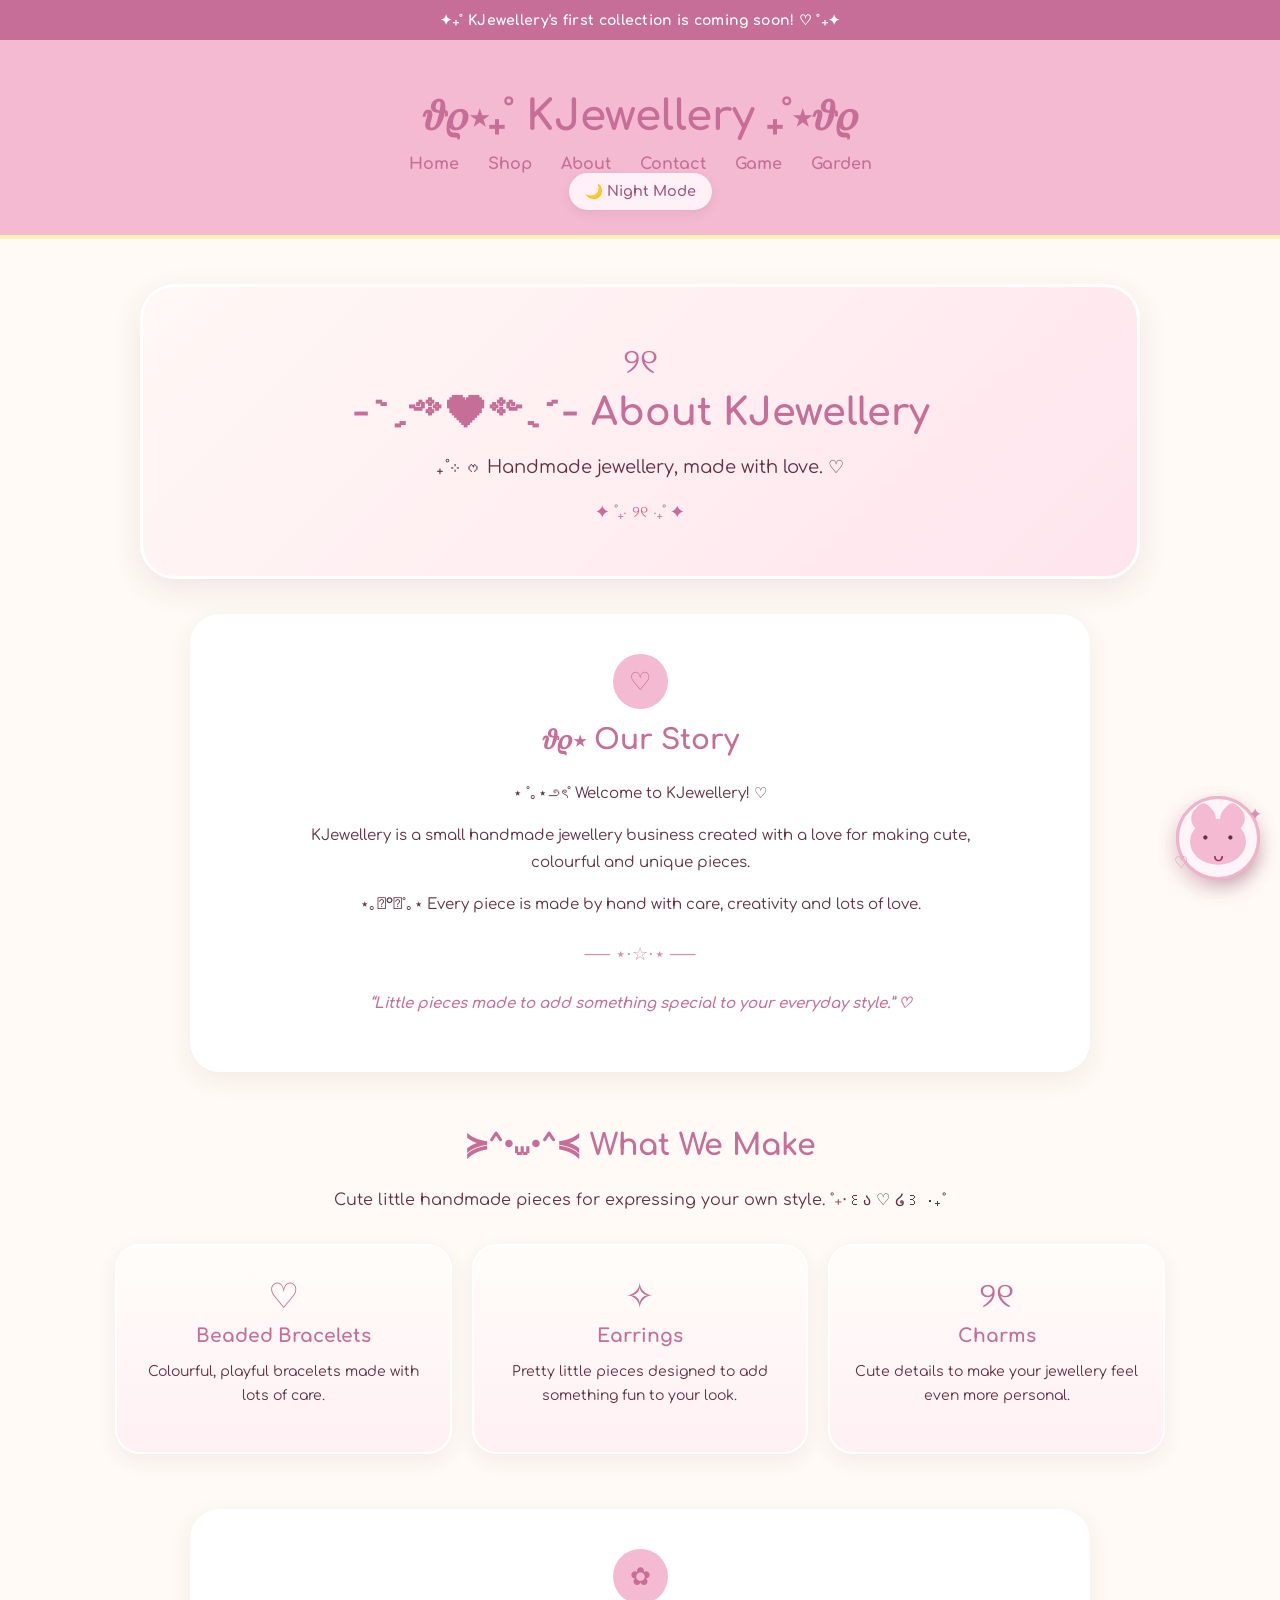
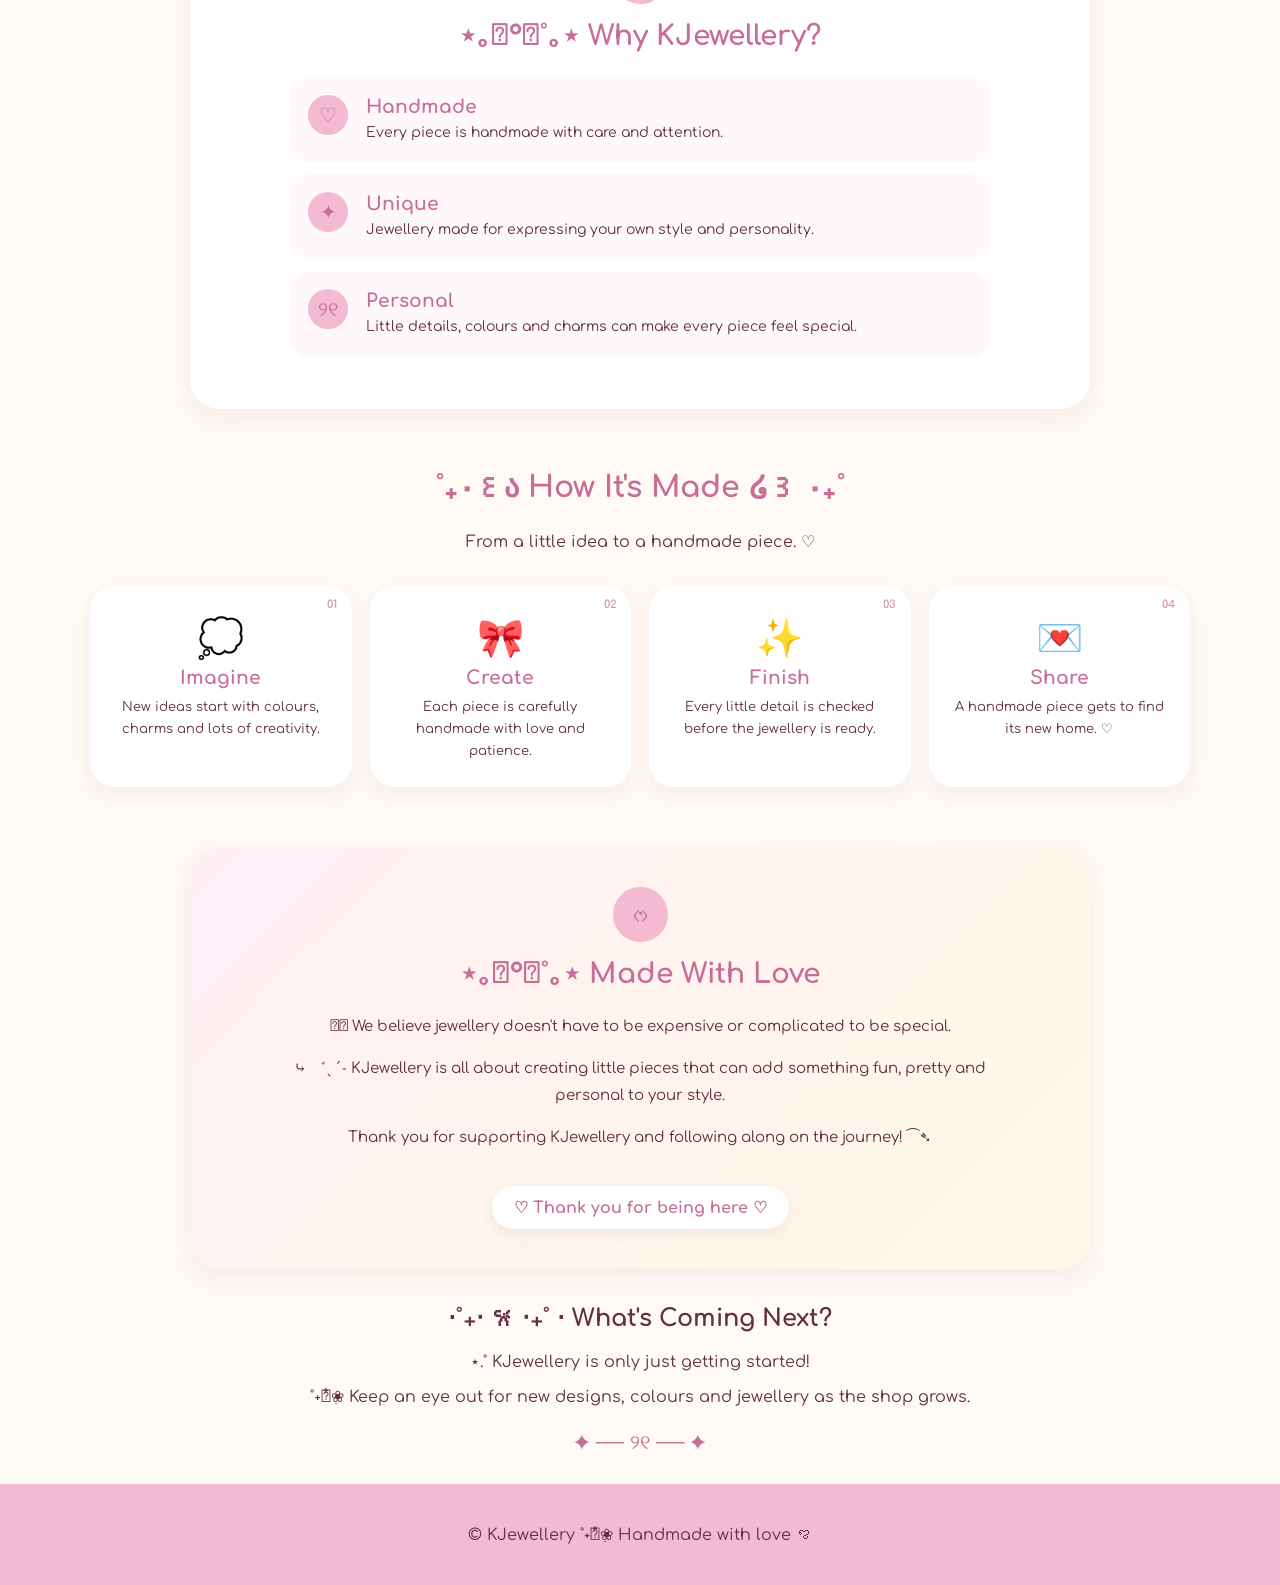
==== commit 2f79d410: "e" ====
--- a/about.html
+++ b/about.html
@@ -78,10 +78,12 @@
 
             <a href="game.html">
                 Game
-            </a>
+            <a href="garden.html">Garden</a>
 
         </nav>
-
+<button id="themeToggle" class="theme-toggle" type="button">
+    🌙 Night Mode
+</button>
     </header>
 
 
@@ -570,7 +572,228 @@
 
     </footer>
 
-
+<script>
+    const themeToggle = document.getElementById("themeToggle");
+
+    if (localStorage.getItem("kjewelleryTheme") === "night") {
+        document.body.classList.add("night-mode");
+        themeToggle.textContent = "☀️ Day Mode";
+    }
+
+    themeToggle.addEventListener("click", function () {
+
+        document.body.classList.toggle("night-mode");
+
+        if (document.body.classList.contains("night-mode")) {
+            themeToggle.textContent = "☀️ Day Mode";
+            localStorage.setItem("kjewelleryTheme", "night");
+        } else {
+            themeToggle.textContent = "🌙 Night Mode";
+            localStorage.setItem("kjewelleryTheme", "day");
+        }
+
+    });
+</script>
+<!-- 🐱 KJewellery floating mascot -->
+<div class="floating-cat" aria-label="KJewellery cat mascot">
+    <span class="cat-sparkle">✦</span>
+    <span class="cat-face">૮ ˶ᵔ ᵕ ᵔ˶ ა</span>
+    <span class="cat-heart">♡</span>
+</div>
+<script>
+const cat = document.querySelector(".floating-cat");
+
+let isDragging = false;
+let offsetX = 0;
+let offsetY = 0;
+
+cat.addEventListener("pointerdown", function(event) {
+    isDragging = true;
+
+    const rect = cat.getBoundingClientRect();
+
+    offsetX = event.clientX - rect.left;
+    offsetY = event.clientY - rect.top;
+
+    cat.setPointerCapture(event.pointerId);
+
+    cat.style.left = rect.left + "px";
+    cat.style.top = rect.top + "px";
+    cat.style.right = "auto";
+    cat.style.bottom = "auto";
+
+    cat.style.cursor = "grabbing";
+
+    event.preventDefault();
+});
+
+cat.addEventListener("pointermove", function(event) {
+    if (!isDragging) return;
+
+    let x = event.clientX - offsetX;
+    let y = event.clientY - offsetY;
+
+    const maxX = window.innerWidth - cat.offsetWidth;
+    const maxY = window.innerHeight - cat.offsetHeight;
+
+    x = Math.max(0, Math.min(x, maxX));
+    y = Math.max(0, Math.min(y, maxY));
+
+    cat.style.left = x + "px";
+    cat.style.top = y + "px";
+});
+
+cat.addEventListener("pointerup", function(event) {
+    isDragging = false;
+    cat.style.cursor = "grab";
+
+    try {
+        cat.releasePointerCapture(event.pointerId);
+    } catch (error) {}
+});
+
+cat.addEventListener("pointercancel", function() {
+    isDragging = false;
+    cat.style.cursor = "grab";
+});
+</script>
+<!-- 🐱 KJewellery cute draggable cat -->
+<div class="floating-cat" aria-label="Draggable KJewellery cat">
+
+    <div class="cat-ear cat-ear-left"></div>
+    <div class="cat-ear cat-ear-right"></div>
+
+    <div class="cat-face">
+        <span class="cat-eye">•</span>
+        <span class="cat-eye">•</span>
+        <span class="cat-mouth">ᴗ</span>
+    </div>
+
+    <span class="cat-sparkle sparkle-one">✦</span>
+    <span class="cat-sparkle sparkle-two">♡</span>
+
+</div>
+<!-- ✨ KJewellery cat speech bubble -->
+<div id="catSpeechBubble" class="cat-speech-bubble">
+    ♡ Hi hi! Welcome to KJewellery! ♡
+</div>
+
+<!-- ✨ Easter egg message -->
+<div id="catEasterEgg" class="cat-easter-egg">
+    ✦ You found my secret! ✦
+    <br>
+    ♡ You're Amazing! ♡
+</div>
+<script>
+const mascot = document.querySelector(".floating-cat");
+const bubble = document.getElementById("catSpeechBubble");
+const secret = document.getElementById("catEasterEgg");
+
+let clicks = 0;
+
+const messages = [
+    "♡ Hi hi! Welcome to KJewellery! ♡",
+    "🎀 Have you seen the jewellery yet?",
+    "✦ Have you played the bakery game?",
+    "♡ Something pretty is coming soon...",
+    "🐱 Meow! Thanks for visiting!",
+    "˚₊‧ You're part of the KJewellery family! ‧₊˚"
+];
+
+if (mascot) {
+
+    mascot.addEventListener("click", function(event) {
+
+        /* Don't let the click interfere with anything else */
+        event.stopPropagation();
+
+        clicks++;
+
+        /* Show a random message */
+        const message =
+            messages[Math.floor(Math.random() * messages.length)];
+
+        bubble.textContent = message;
+
+        bubble.classList.add("show");
+
+        /* Hide bubble after 3 seconds */
+        setTimeout(function() {
+            bubble.classList.remove("show");
+        }, 3000);
+
+
+        /* Secret after 5 clicks */
+        if (clicks === 5) {
+
+            bubble.classList.remove("show");
+
+            secret.classList.add("show");
+
+            setTimeout(function() {
+                secret.classList.remove("show");
+            }, 4500);
+
+            clicks = 0;
+        }
+
+    });
+
+}
+</script>
+</script>
+<!-- ✨ KJewellery sparkle trail -->
+<div id="sparkle-trail-container"></div>
+<script>
+document.addEventListener("DOMContentLoaded", function () {
+
+    let lastSparkle = 0;
+
+    document.addEventListener("mousemove", function (event) {
+
+        const now = Date.now();
+
+        if (now - lastSparkle < 80) {
+            return;
+        }
+
+        lastSparkle = now;
+
+        const sparkle =
+            document.createElement("span");
+
+        sparkle.className = "kj-sparkle";
+
+        const shapes = [
+            "✦",
+            "✧",
+            "♡",
+            "⋆"
+        ];
+
+        sparkle.textContent =
+            shapes[
+                Math.floor(
+                    Math.random() * shapes.length
+                )
+            ];
+
+        sparkle.style.left =
+            event.clientX + "px";
+
+        sparkle.style.top =
+            event.clientY + "px";
+
+        document.body.appendChild(sparkle);
+
+        setTimeout(function () {
+            sparkle.remove();
+        }, 700);
+
+    });
+
+});
+</script>
 </body>
 
 </html>
--- a/style.css
+++ b/style.css
@@ -2387,3 +2387,1695 @@
     }
 
 }
+/* =========================
+   CAT BAKERY DISCOUNT
+   ========================= */
+
+.discount-card {
+    max-width: 430px;
+}
+
+.discount-title {
+    color: var(--dark-pink);
+    font-size: 22px;
+    margin: 15px 0;
+}
+
+.discount-code {
+    display: inline-block;
+
+    margin: 10px auto 20px;
+    padding: 14px 22px;
+
+    background-color: #fff0f5;
+
+    border: 2px dashed var(--dark-pink);
+    border-radius: 15px;
+
+    color: var(--dark-pink);
+
+    font-size: 20px;
+    font-weight: 700;
+
+    letter-spacing: 2px;
+}
+
+.copy-message {
+    min-height: 20px;
+
+    margin-top: 10px;
+
+    color: var(--dark-pink);
+
+    font-size: 14px;
+}
+/* ♡ KJewellery custom heart cursor ♡ */
+
+html,
+body {
+    cursor: url("data:image/svg+xml,%3Csvg xmlns='http://www.w3.org/2000/svg' width='32' height='32' viewBox='0 0 32 32'%3E%3Cpath d='M4 3 L4 25 L10 19 L14 29 L18 27 L13 17 L23 17 Z' fill='%23f8b6cf' stroke='%23a85a7a' stroke-width='1.5' stroke-linejoin='round'/%3E%3Cpath d='M24 4 L25 7 L28 8 L25 9 L24 12 L23 9 L20 8 L23 7 Z' fill='%23d98caf'/%3E%3C/svg%3E") 0 0, auto !important;
+}
+
+a,
+button,
+input,
+textarea,
+select {
+    cursor: url("data:image/svg+xml,%3Csvg xmlns='http://www.w3.org/2000/svg' width='32' height='32' viewBox='0 0 32 32'%3E%3Cpath d='M4 3 L4 25 L10 19 L14 29 L18 27 L13 17 L23 17 Z' fill='%23f8b6cf' stroke='%23a85a7a' stroke-width='1.5' stroke-linejoin='round'/%3E%3Cpath d='M24 4 L25 7 L28 8 L25 9 L24 12 L23 9 L20 8 L23 7 Z' fill='%23d98caf'/%3E%3C/svg%3E") 0 0, pointer !important;
+}/* =========================================
+   🌙 KJEWELLERY NIGHT MODE
+   ========================================= */
+
+.theme-toggle {
+    border: none;
+    border-radius: 999px;
+    padding: 10px 16px;
+    font-family: "Comfortaa", sans-serif;
+    font-size: 0.9rem;
+    font-weight: 600;
+    background: #fff1f7;
+    color: #9d5277;
+    cursor: pointer;
+    box-shadow: 0 4px 10px rgba(160, 80, 120, 0.12);
+    transition: 0.25s ease;
+}
+
+.theme-toggle:hover {
+    transform: translateY(-2px) scale(1.03);
+}
+
+
+/* 🌙 Main night background */
+
+body.night-mode {
+    background:
+        radial-gradient(circle at 15% 20%, rgba(255,255,255,0.08) 0 2px, transparent 3px),
+        radial-gradient(circle at 80% 15%, rgba(255,255,255,0.08) 0 2px, transparent 3px),
+        radial-gradient(circle at 65% 70%, rgba(255,255,255,0.06) 0 2px, transparent 3px),
+        #292238;
+
+    color: #fcebf4;
+}
+
+
+/* ✨ Header */
+
+body.night-mode header,
+body.night-mode .site-header {
+    background: #352b47;
+    color: #ffeaf4;
+    box-shadow: 0 4px 18px rgba(0, 0, 0, 0.2);
+}
+
+body.night-mode header h1,
+body.night-mode .site-header h1 {
+    color: #ffd4e6;
+}
+
+
+/* 🌙 Navigation */
+
+body.night-mode nav a {
+    color: #f9dce9;
+}
+
+body.night-mode nav a:hover {
+    color: #ffffff;
+}
+
+
+/* 🩷 Sections */
+
+body.night-mode .hero,
+body.night-mode .features,
+body.night-mode .about-section,
+body.night-mode .coming-soon,
+body.night-mode .kj-newsletter,
+body.night-mode .social-section {
+    background: #352b47;
+    color: #fcebf4;
+    box-shadow: 0 8px 25px rgba(0, 0, 0, 0.15);
+}
+
+
+/* Headings */
+
+body.night-mode h1,
+body.night-mode h2,
+body.night-mode h3 {
+    color: #ffd2e5;
+}
+
+
+/* Paragraphs */
+
+body.night-mode p {
+    color: #f5dfe9;
+}
+
+
+/* 💌 Newsletter */
+
+body.night-mode .kj-newsletter-box {
+    background: #403450;
+    color: #ffeaf4;
+}
+
+body.night-mode .kj-newsletter input {
+    background: #2d263a;
+    color: #fff;
+    border-color: #8d6680;
+}
+
+body.night-mode .kj-newsletter input::placeholder {
+    color: #bda9b7;
+}
+
+
+/* 🎀 Buttons */
+
+body.night-mode button {
+    background: #c9789d;
+    color: white;
+}
+
+body.night-mode button:hover {
+    background: #d88bad;
+}
+
+
+/* 🌸 Social buttons */
+
+body.night-mode .social-button {
+    background: #c9789d;
+    color: white;
+}
+
+body.night-mode .social-button:hover {
+    background: #d88bad;
+}
+
+
+/* 📢 Announcement banner */
+
+body.night-mode .announcement-banner {
+    background: #c9789d;
+    color: #fff5f9;
+}
+
+
+/* 🦶 Footer */
+
+body.night-mode footer {
+    background: #211b2d;
+    color: #f8dce8;
+}
+
+
+/* 🖱️ Back to top */
+
+body.night-mode .back-to-top {
+    background: #c9789d;
+    color: white;
+}
+
+
+/* 🌙 Night-mode toggle */
+
+body.night-mode .theme-toggle {
+    background: #4a3b5d;
+    color: #ffe1ed;
+    border: 1px solid #725b78;
+}
+
+
+/* ✨ Little night stars */
+
+body.night-mode::before {
+    content: "✦   ˚   ⋆   ✧      ˚   ✦   ⋆   ˚      ✧";
+    position: fixed;
+    top: 80px;
+    left: 0;
+    width: 100%;
+    text-align: center;
+    color: rgba(255, 220, 237, 0.35);
+    font-size: 18px;
+    letter-spacing: 10px;
+    pointer-events: none;
+    z-index: 0;
+}
+
+
+/* Make sure normal content stays above stars */
+
+body.night-mode > * {
+    position: relative;
+}
+
+
+/* 📱 Mobile */
+
+@media (max-width: 600px) {
+
+    .theme-toggle {
+        width: 100%;
+        margin-top: 8px;
+    }
+
+}
+/* 🐱 KJewellery draggable mascot */
+
+.floating-cat {
+    position: fixed !important;
+
+    right: 20px;
+    bottom: 20px;
+    left: auto;
+    top: auto;
+
+    width: 72px;
+    height: 72px;
+
+    display: flex;
+    align-items: center;
+    justify-content: center;
+
+    background: #fff4f8;
+    border: 3px solid #efb3ca;
+    border-radius: 50%;
+
+    box-shadow: 0 10px 25px rgba(150, 80, 110, 0.2);
+
+    z-index: 999999;
+
+    cursor: grab;
+
+    user-select: none;
+    -webkit-user-select: none;
+
+    touch-action: none;
+
+    /* IMPORTANT: no floating animation while testing */
+    animation: none !important;
+    transform: none !important;
+}
+
+.floating-cat:active {
+    cursor: grabbing;
+}
+
+.floating-cat * {
+    pointer-events: none;
+    user-select: none;
+}
+/* =========================================
+   🐱 KJEWELLERY CUTE CAT
+   ========================================= */
+
+.floating-cat {
+    position: fixed !important;
+
+    right: 20px;
+    bottom: 20px;
+    left: auto;
+    top: auto;
+
+    width: 78px;
+    height: 78px;
+
+    background: #fff4f8;
+    border: 3px solid #efb3ca;
+    border-radius: 50%;
+
+    box-shadow: 0 8px 20px rgba(150, 80, 110, 0.18);
+
+    z-index: 999999;
+
+    cursor: grab;
+
+    user-select: none;
+    -webkit-user-select: none;
+    touch-action: none;
+
+    animation: none !important;
+    transform: none !important;
+}
+
+
+/* ears */
+
+.cat-ear {
+    position: absolute;
+
+    top: 7px;
+
+    width: 25px;
+    height: 25px;
+
+    background: #f3bad1;
+
+    transform: rotate(45deg);
+
+    border-radius: 6px 13px 6px 13px;
+
+    z-index: 1;
+}
+
+.cat-ear-left {
+    left: 12px;
+}
+
+.cat-ear-right {
+    right: 12px;
+}
+
+
+/* face */
+
+.cat-face {
+    position: absolute;
+
+    left: 50%;
+    top: 50%;
+
+    transform: translate(-50%, -42%);
+
+    width: 56px;
+    height: 46px;
+
+    background: #f3bad1;
+
+    border-radius: 50%;
+
+    display: flex;
+
+    justify-content: center;
+    align-items: flex-start;
+
+    gap: 18px;
+
+    padding-top: 10px;
+
+    box-sizing: border-box;
+
+    z-index: 2;
+}
+
+
+/* eyes */
+
+.cat-eye {
+    color: #622f43;
+
+    font-size: 17px;
+
+    font-weight: bold;
+}
+
+
+/* mouth */
+
+.cat-mouth {
+    position: absolute;
+
+    left: 50%;
+    top: 25px;
+
+    transform: translateX(-50%);
+
+    color: #8f365f;
+
+    font-size: 18px;
+}
+
+
+/* sparkles */
+
+.cat-sparkle {
+    position: absolute;
+
+    color: #d691ae;
+
+    font-size: 17px;
+
+    pointer-events: none;
+
+    z-index: 5;
+}
+
+.sparkle-one {
+    right: -5px;
+    top: 5px;
+}
+
+.sparkle-two {
+    left: -5px;
+    bottom: 5px;
+
+    font-size: 16px;
+}
+
+
+/* dragging */
+
+.floating-cat:active {
+    cursor: grabbing;
+}
+
+.floating-cat * {
+    pointer-events: none;
+    user-select: none;
+}
+/* =========================================
+   ✨ KJEWELLERY HOVER SPARKLES
+   ========================================= */
+
+.features div,
+.product-card,
+.review-card,
+.about-product-card,
+.making-step {
+    position: relative;
+    overflow: visible;
+}
+
+
+/* little sparkle */
+
+.features div::after,
+.product-card::after,
+.review-card::after,
+.about-product-card::after,
+.making-step::after {
+    content: "✦";
+
+    position: absolute;
+
+    right: 12px;
+    top: 10px;
+
+    color: var(--light-pink);
+
+    font-size: 18px;
+
+    opacity: 0;
+
+    transform: scale(0) rotate(-20deg);
+
+    pointer-events: none;
+
+    transition:
+        opacity 0.2s ease,
+        transform 0.3s ease;
+}
+
+
+/* second tiny sparkle */
+
+.features div::before,
+.product-card::before,
+.review-card::before,
+.about-product-card::before,
+.making-step::before {
+    content: "✧";
+
+    position: absolute;
+
+    left: 10px;
+    bottom: 10px;
+
+    color: var(--dark-pink);
+
+    font-size: 13px;
+
+    opacity: 0;
+
+    transform: scale(0);
+
+    pointer-events: none;
+
+    transition:
+        opacity 0.2s ease,
+        transform 0.3s ease;
+}
+
+
+/* sparkle on hover */
+
+.features div:hover::after,
+.product-card:hover::after,
+.review-card:hover::after,
+.about-product-card:hover::after,
+.making-step:hover::after {
+    opacity: 1;
+
+    transform:
+        scale(1)
+        rotate(10deg);
+
+    animation: littleSparkle 0.8s ease-in-out infinite alternate;
+}
+
+
+.features div:hover::before,
+.product-card:hover::before,
+.review-card:hover::before,
+.about-product-card:hover::before,
+.making-step:hover::before {
+    opacity: 1;
+
+    transform: scale(1);
+
+    animation:
+        littleSparkle 0.8s ease-in-out 0.2s infinite alternate;
+}
+
+
+@keyframes littleSparkle {
+
+    from {
+        transform:
+            scale(0.8)
+            rotate(-10deg);
+    }
+
+    to {
+        transform:
+            scale(1.25)
+            rotate(15deg);
+    }
+
+}
+
+
+/* =========================================
+   🐱 CAT SPEECH BUBBLE
+   ========================================= */
+
+.cat-speech-bubble {
+    position: fixed;
+
+    right: 105px;
+    bottom: 75px;
+
+    max-width: 220px;
+
+    padding: 12px 16px;
+
+    background: white;
+
+    border: 2px solid var(--light-pink);
+
+    border-radius: 18px;
+
+    color: var(--text);
+
+    font-family: "Comfortaa", sans-serif;
+
+    font-size: 12px;
+
+    font-weight: 600;
+
+    line-height: 1.5;
+
+    text-align: center;
+
+    box-shadow:
+        0 7px 20px
+        rgba(98, 47, 67, 0.12);
+
+    z-index: 999998;
+
+    opacity: 0;
+
+    visibility: hidden;
+
+    transform:
+        translateY(8px)
+        scale(0.9);
+
+    transition:
+        opacity 0.25s ease,
+        transform 0.25s ease,
+        visibility 0.25s ease;
+
+    pointer-events: none;
+}
+
+
+/* little speech bubble tail */
+
+.cat-speech-bubble::after {
+    content: "";
+
+    position: absolute;
+
+    right: -8px;
+    bottom: 14px;
+
+    width: 14px;
+    height: 14px;
+
+    background: white;
+
+    border-right: 2px solid var(--light-pink);
+    border-top: 2px solid var(--light-pink);
+
+    transform: rotate(45deg);
+}
+
+
+/* show bubble */
+
+.cat-speech-bubble.show {
+    opacity: 1;
+
+    visibility: visible;
+
+    transform:
+        translateY(0)
+        scale(1);
+}
+
+
+/* =========================================
+   🥚 SECRET EASTER EGG
+   ========================================= */
+
+.cat-easter-egg {
+    position: fixed;
+
+    top: 50%;
+    left: 50%;
+
+    transform:
+        translate(-50%, -50%)
+        scale(0.8);
+
+    width: min(90%, 420px);
+
+    box-sizing: border-box;
+
+    padding: 30px 25px;
+
+    background:
+        linear-gradient(
+            135deg,
+            #fff4f8,
+            #fff8df
+        );
+
+    border: 3px solid var(--light-pink);
+
+    border-radius: 30px;
+
+    color: var(--dark-pink);
+
+    font-family: "Comfortaa", sans-serif;
+
+    font-size: 18px;
+
+    font-weight: bold;
+
+    line-height: 1.8;
+
+    text-align: center;
+
+    box-shadow:
+        0 15px 50px
+        rgba(98, 47, 67, 0.2);
+
+    z-index: 1000000;
+
+    opacity: 0;
+
+    visibility: hidden;
+
+    pointer-events: none;
+
+    transition:
+        opacity 0.3s ease,
+        transform 0.3s ease,
+        visibility 0.3s ease;
+}
+
+
+.cat-easter-egg.show {
+    opacity: 1;
+
+    visibility: visible;
+
+    transform:
+        translate(-50%, -50%)
+        scale(1);
+}
+
+
+/* =========================================
+   📱 MOBILE
+   ========================================= */
+
+@media (max-width: 600px) {
+
+    .cat-speech-bubble {
+        right: 90px;
+        bottom: 70px;
+
+        max-width: 180px;
+
+        font-size: 11px;
+
+        padding: 10px 13px;
+    }
+
+    .cat-easter-egg {
+        font-size: 15px;
+
+        padding: 25px 18px;
+    }
+
+}
+/* =========================================================
+   🎁 KJEWELLERY MYSTERY GIFT
+   ========================================================= */
+
+.mystery-gift-button {
+    position: fixed;
+
+    left: 20px;
+    bottom: 20px;
+
+    z-index: 9998;
+
+    padding: 12px 18px;
+
+    border: 2px solid #efb3ca;
+    border-radius: 25px;
+
+    background: #fff4f8;
+    color: #9d5277;
+
+    font-family: "Comfortaa", sans-serif;
+    font-size: 13px;
+    font-weight: bold;
+
+    cursor: pointer;
+
+    box-shadow:
+        0 6px 18px rgba(150, 80, 110, 0.18);
+
+    transition:
+        transform 0.2s ease,
+        box-shadow 0.2s ease;
+}
+
+.mystery-gift-button:hover {
+    transform:
+        translateY(-4px)
+        scale(1.03);
+
+    box-shadow:
+        0 10px 24px rgba(150, 80, 110, 0.25);
+}
+
+
+/* =========================
+   POPUP BACKGROUND
+   ========================= */
+
+.mystery-gift-popup {
+    position: fixed;
+
+    inset: 0;
+
+    display: none;
+
+    align-items: center;
+    justify-content: center;
+
+    padding: 20px;
+
+    background:
+        rgba(98, 47, 67, 0.35);
+
+    backdrop-filter: blur(4px);
+
+    z-index: 100000;
+}
+
+.mystery-gift-popup.show {
+    display: flex;
+
+    animation:
+        giftFadeIn
+        0.25s
+        ease;
+}
+
+
+/* =========================
+   GIFT CARD
+   ========================= */
+
+.mystery-gift-card {
+    position: relative;
+
+    width: 100%;
+    max-width: 430px;
+
+    box-sizing: border-box;
+
+    padding: 40px 30px;
+
+    text-align: center;
+
+    background:
+        linear-gradient(
+            135deg,
+            #fffaf7,
+            #ffe8f0
+        );
+
+    border: 3px solid white;
+
+    border-radius: 30px;
+
+    box-shadow:
+        0 15px 40px
+        rgba(98, 47, 67, 0.2);
+
+    animation:
+        giftPop
+        0.35s
+        ease;
+}
+
+
+/* =========================
+   CLOSE BUTTON
+   ========================= */
+
+.close-mystery-gift {
+    position: absolute;
+
+    top: 12px;
+    right: 15px;
+
+    width: 35px;
+    height: 35px;
+
+    padding: 0;
+
+    border: none;
+
+    background: transparent;
+
+    color: #c66e97;
+
+    font-size: 28px;
+
+    cursor: pointer;
+}
+
+
+/* =========================
+   GIFT CONTENT
+   ========================= */
+
+.gift-icon {
+    font-size: 55px;
+
+    margin-bottom: 5px;
+
+    animation:
+        giftBounce
+        1.5s
+        ease-in-out
+        infinite;
+}
+
+.mystery-gift-card h2 {
+    margin: 5px 0;
+
+    color: #d691ae;
+}
+
+.mystery-gift-card h3 {
+    margin: 10px 0 15px;
+
+    color: #c66e97;
+
+    font-size: 21px;
+}
+
+.mystery-gift-card p {
+    min-height: 55px;
+
+    margin: 0 auto 25px;
+
+    max-width: 330px;
+
+    color: #622f43;
+
+    font-size: 14px;
+
+    line-height: 1.7;
+}
+
+
+/* =========================
+   REVEAL BUTTON
+   ========================= */
+
+.reveal-gift-button {
+    padding: 13px 23px;
+
+    border: none;
+
+    border-radius: 25px;
+
+    background: #d691ae;
+
+    color: white;
+
+    font-family: "Comfortaa", sans-serif;
+
+    font-weight: bold;
+
+    cursor: pointer;
+
+    transition:
+        transform 0.2s ease,
+        background 0.2s ease;
+}
+
+.reveal-gift-button:hover {
+    background: #c66e97;
+
+    transform:
+        translateY(-2px);
+}
+
+
+/* =========================
+   ANIMATIONS
+   ========================= */
+
+@keyframes giftFadeIn {
+
+    from {
+        opacity: 0;
+    }
+
+    to {
+        opacity: 1;
+    }
+
+}
+
+@keyframes giftPop {
+
+    from {
+        opacity: 0;
+        transform: scale(0.85) translateY(15px);
+    }
+
+    to {
+        opacity: 1;
+        transform: scale(1) translateY(0);
+    }
+
+}
+
+@keyframes giftBounce {
+
+    0%,
+    100% {
+        transform: translateY(0) rotate(-3deg);
+    }
+
+    50% {
+        transform: translateY(-7px) rotate(3deg);
+    }
+
+}
+
+
+/* =========================
+   NIGHT MODE
+   ========================= */
+
+body.night-mode .mystery-gift-button {
+    background: #403450;
+
+    border-color: #725b78;
+
+    color: #ffe1ed;
+}
+
+body.night-mode .mystery-gift-card {
+    background:
+        linear-gradient(
+            135deg,
+            #403450,
+            #352b47
+        );
+
+    border-color: #725b78;
+}
+
+body.night-mode .mystery-gift-card p {
+    color: #f5dfe9;
+}
+
+body.night-mode .mystery-gift-card h3 {
+    color: #ffd2e5;
+}
+
+
+/* =========================
+   MOBILE
+   ========================= */
+
+@media (max-width: 600px) {
+
+    .mystery-gift-button {
+        left: 12px;
+        bottom: 12px;
+
+        font-size: 11px;
+
+        padding: 10px 14px;
+    }
+
+    .mystery-gift-card {
+        padding: 35px 20px;
+    }
+
+}
+/* 🎁 MYSTERY GIFT */
+
+.mystery-gift-button {
+    position: fixed;
+    left: 20px;
+    bottom: 20px;
+
+    z-index: 999999;
+
+    display: block !important;
+
+    padding: 12px 18px;
+
+    border: 2px solid #efb3ca;
+    border-radius: 25px;
+
+    background: #fff4f8 !important;
+    color: #9d5277 !important;
+
+    font-family: "Comfortaa", sans-serif;
+    font-size: 13px;
+    font-weight: bold;
+
+    cursor: pointer;
+
+    box-shadow: 0 6px 18px rgba(150,80,110,0.18);
+}
+
+
+/* Popup */
+
+.mystery-gift-popup {
+    position: fixed;
+
+    inset: 0;
+
+    z-index: 9999999;
+
+    display: none;
+
+    align-items: center;
+    justify-content: center;
+
+    background: rgba(98,47,67,0.4);
+}
+
+.mystery-gift-popup.show {
+    display: flex !important;
+}
+
+
+/* Card */
+
+.mystery-gift-card {
+    position: relative;
+
+    width: 90%;
+    max-width: 420px;
+
+    padding: 35px 25px;
+
+    box-sizing: border-box;
+
+    text-align: center;
+
+    background: #fffaf7;
+
+    border: 3px solid #efb3ca;
+
+    border-radius: 30px;
+
+    box-shadow: 0 15px 40px rgba(98,47,67,0.25);
+}
+
+
+/* Close */
+
+#closeMysteryGift {
+    position: absolute;
+
+    top: 10px;
+    right: 12px;
+
+    border: none;
+
+    background: transparent !important;
+
+    color: #c66e97 !important;
+
+    font-size: 28px;
+
+    padding: 5px;
+
+    cursor: pointer;
+}
+
+
+/* Gift */
+
+.gift-icon {
+    font-size: 55px;
+}
+
+.mystery-gift-card h2,
+.mystery-gift-card h3 {
+    color: #c66e97;
+}
+
+.mystery-gift-card p {
+    color: #622f43;
+
+    line-height: 1.7;
+
+    min-height: 50px;
+}
+
+
+/* Reveal */
+
+#revealGift {
+    background: #d691ae !important;
+
+    color: white !important;
+
+    border: none;
+
+    border-radius: 25px;
+
+    padding: 13px 22px;
+
+    font-family: "Comfortaa", sans-serif;
+
+    font-weight: bold;
+
+    cursor: pointer;
+}
+/* ✨ KJewellery sparkle trail */
+
+.kj-sparkle {
+    position: fixed;
+    pointer-events: none;
+    z-index: 999999999;
+
+    color: #d691ae;
+    font-family: "Comfortaa", sans-serif;
+    font-size: 16px;
+    font-weight: bold;
+
+    transform: translate(-50%, -50%);
+
+    animation: kjSparkleFade 0.7s ease-out forwards;
+}
+
+@keyframes kjSparkleFade {
+
+    0% {
+        opacity: 1;
+        transform:
+            translate(-50%, -50%)
+            scale(1);
+    }
+
+    100% {
+        opacity: 0;
+        transform:
+            translate(-50%, -90%)
+            scale(0.2);
+    }
+}
+
+/* =========================================================
+   🌱 KJEWELLERY DIGITAL GARDEN
+   ========================================================= */
+
+.garden-page {
+    width: 100%;
+    max-width: 1100px;
+    margin: 0 auto;
+    padding: 50px 20px;
+    box-sizing: border-box;
+}
+
+
+/* 🌷 HERO */
+
+.garden-hero {
+    padding: 55px 25px;
+    text-align: center;
+
+    background:
+        linear-gradient(
+            135deg,
+            #fff8f5,
+            #ffe5ee
+        );
+
+    border: 3px solid white;
+    border-radius: 35px;
+
+    box-shadow:
+        0 10px 30px
+        rgba(98, 47, 67, 0.10);
+}
+
+.garden-sparkles {
+    color: var(--dark-pink);
+    font-size: 22px;
+    margin-bottom: 10px;
+}
+
+.garden-hero h2 {
+    margin: 10px 0;
+
+    color: var(--dark-pink);
+
+    font-size: 38px;
+}
+
+.garden-hero p {
+    line-height: 1.8;
+}
+
+.garden-small-text {
+    color: var(--dark-pink);
+    font-size: 13px;
+}
+
+
+/* 💧 WATER BUTTON */
+
+.water-button {
+    margin-top: 10px;
+
+    background-color: var(--pink);
+    color: white;
+
+    border: none;
+    border-radius: 30px;
+
+    padding: 14px 25px;
+
+    font-family: "Comfortaa", sans-serif;
+    font-weight: bold;
+
+    cursor: pointer;
+
+    transition:
+        transform 0.2s ease,
+        background-color 0.2s ease;
+}
+
+.water-button:hover {
+    background-color: var(--dark-pink);
+
+    transform:
+        translateY(-3px);
+}
+
+
+/* 🌱 GARDEN */
+
+.digital-garden {
+    display: grid;
+
+    grid-template-columns:
+        repeat(3, 1fr);
+
+    gap: 25px;
+
+    align-items: end;
+
+    margin-top: 65px;
+
+    padding: 30px 10px 0;
+
+    min-height: 600px;
+
+    background:
+        linear-gradient(
+            to bottom,
+            transparent 0%,
+            transparent 70%,
+            #f1d7b7 70%,
+            #e5bf9b 100%
+        );
+
+    border-radius: 40px;
+
+    position: relative;
+}
+
+
+/* 🌿 PLANT */
+
+.garden-plant {
+    position: relative;
+
+    display: flex;
+
+    flex-direction: column;
+
+    align-items: center;
+
+    justify-content: flex-end;
+
+    min-height: 520px;
+}
+
+
+/* 🌸 CARD */
+
+.plant-card {
+    width: 100%;
+
+    max-width: 280px;
+
+    padding: 25px 20px;
+
+    box-sizing: border-box;
+
+    text-align: center;
+
+    background: white;
+
+    border: 2px solid #f3cbd7;
+
+    border-radius: 25px;
+
+    box-shadow:
+        0 8px 20px
+        rgba(98, 47, 67, 0.10);
+
+    transition:
+        transform 0.25s ease;
+}
+
+.plant-card:hover {
+    transform:
+        translateY(-6px)
+        rotate(-1deg);
+}
+
+.plant-icon {
+    font-size: 40px;
+    margin-bottom: 10px;
+}
+
+.plant-label {
+    display: inline-block;
+
+    padding: 6px 12px;
+
+    border-radius: 20px;
+
+    background-color: #fff0f5;
+
+    color: var(--dark-pink);
+
+    font-size: 11px;
+
+    font-weight: bold;
+}
+
+.plant-card h3 {
+    color: var(--dark-pink);
+
+    font-size: 18px;
+
+    margin: 15px 0 10px;
+}
+
+.plant-card p {
+    font-size: 13px;
+
+    line-height: 1.7;
+
+    margin: 0;
+}
+
+
+/* 🌿 STEM */
+
+.plant-stem {
+    width: 7px;
+
+    height: 90px;
+
+    background-color: #9cbd8b;
+
+    border-radius: 10px;
+}
+
+
+/* 🌱 LEAVES */
+
+.plant-leaves {
+    font-size: 32px;
+
+    letter-spacing: 3px;
+
+    margin-bottom: -5px;
+
+    position: relative;
+
+    z-index: 2;
+}
+
+
+/* 🪴 POT */
+
+.plant-pot {
+    font-size: 55px;
+
+    line-height: 1;
+
+    z-index: 3;
+}
+
+
+/* 💧 WATER ANIMATION */
+
+.garden-watered .plant-leaves {
+    animation:
+        gardenGrow
+        0.8s
+        ease;
+}
+
+.garden-watered .plant-card {
+    animation:
+        gardenBounce
+        0.8s
+        ease;
+}
+
+@keyframes gardenGrow {
+
+    0% {
+        transform:
+            scale(0.8)
+            rotate(-5deg);
+    }
+
+    50% {
+        transform:
+            scale(1.2)
+            rotate(5deg);
+    }
+
+    100% {
+        transform:
+            scale(1)
+            rotate(0);
+    }
+}
+
+@keyframes gardenBounce {
+
+    0%,
+    100% {
+        transform:
+            translateY(0);
+    }
+
+    50% {
+        transform:
+            translateY(-12px);
+    }
+}
+
+
+/* 🌸 GARDEN NOTE */
+
+.garden-note {
+    margin: 60px auto 20px;
+
+    max-width: 700px;
+
+    padding: 40px 25px;
+
+    text-align: center;
+
+    background:
+        linear-gradient(
+            135deg,
+            #fff0f5,
+            #fff8e7
+        );
+
+    border-radius: 30px;
+
+    border: 2px solid white;
+
+    box-shadow:
+        0 8px 25px
+        rgba(98, 47, 67, 0.08);
+}
+
+.garden-note h2 {
+    color: var(--dark-pink);
+}
+
+.garden-note p {
+    line-height: 1.7;
+}
+
+.garden-decoration {
+    margin-top: 20px;
+
+    font-size: 22px;
+
+    color: var(--dark-pink);
+}
+
+
+/* 🌙 NIGHT MODE */
+
+body.night-mode .garden-hero {
+    background: #403450;
+    border-color: #655570;
+}
+
+body.night-mode .garden-hero p,
+body.night-mode .garden-note p {
+    color: #f5dfe9;
+}
+
+body.night-mode .digital-garden {
+    background:
+        linear-gradient(
+            to bottom,
+            transparent 0%,
+            transparent 70%,
+            #40352f 70%,
+            #342a27 100%
+        );
+}
+
+body.night-mode .plant-card {
+    background: #403450;
+    border-color: #725b78;
+}
+
+body.night-mode .plant-card p {
+    color: #f5dfe9;
+}
+
+body.night-mode .plant-label {
+    background: #4a3b5d;
+    color: #ffe1ed;
+}
+
+body.night-mode .garden-note {
+    background: #403450;
+    border-color: #655570;
+}
+
+
+/* 📱 MOBILE */
+
+@media (max-width: 800px) {
+
+    .garden-page {
+        padding:
+            35px 12px;
+    }
+
+    .garden-hero {
+        padding:
+            40px 20px;
+    }
+
+    .garden-hero h2 {
+        font-size: 29px;
+    }
+
+    .digital-garden {
+        grid-template-columns: 1fr;
+
+        gap: 20px;
+
+        padding-top: 35px;
+
+        min-height: auto;
+
+        background:
+            linear-gradient(
+                to bottom,
+                transparent 0%,
+                transparent 85%,
+                #e5bf9b 85%,
+                #d9ae88 100%
+            );
+    }
+
+    .garden-plant {
+        min-height: auto;
+
+        padding-bottom: 35px;
+    }
+
+    .plant-card {
+        max-width: 320px;
+    }
+
+}
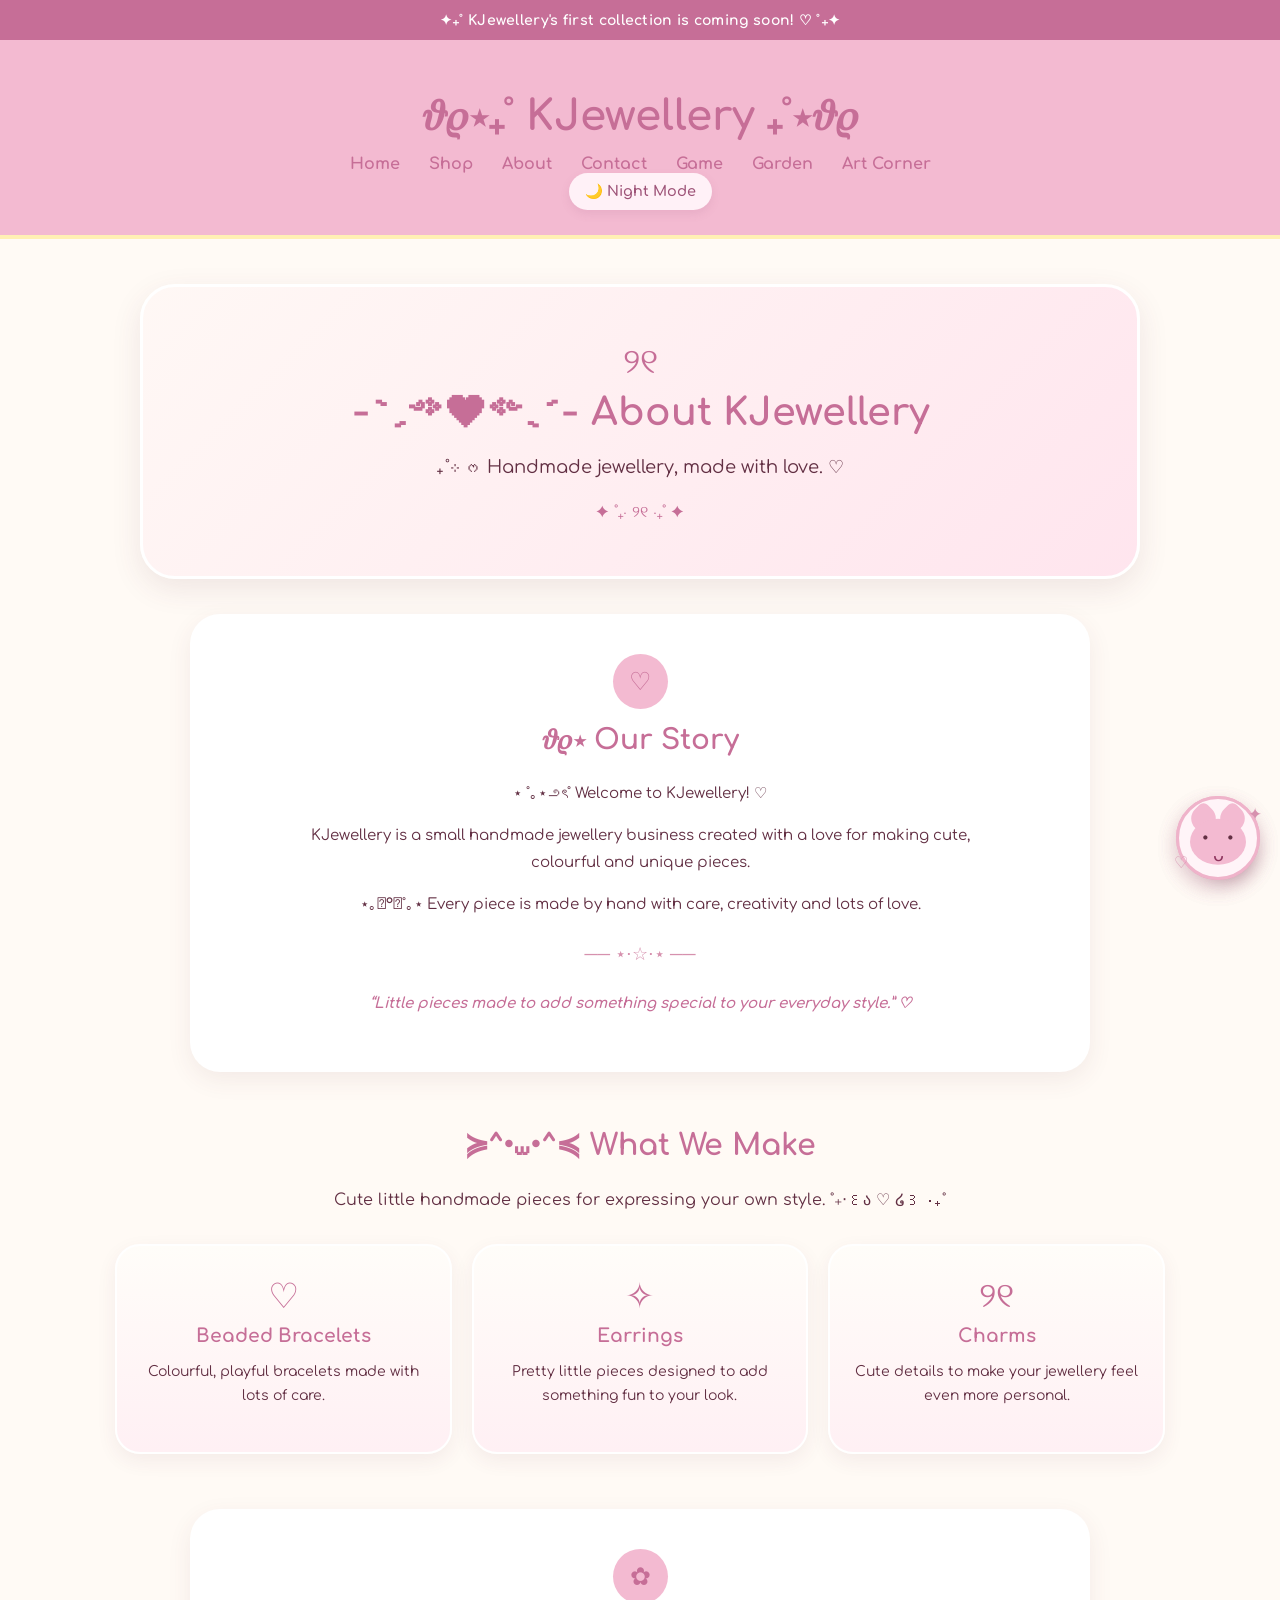
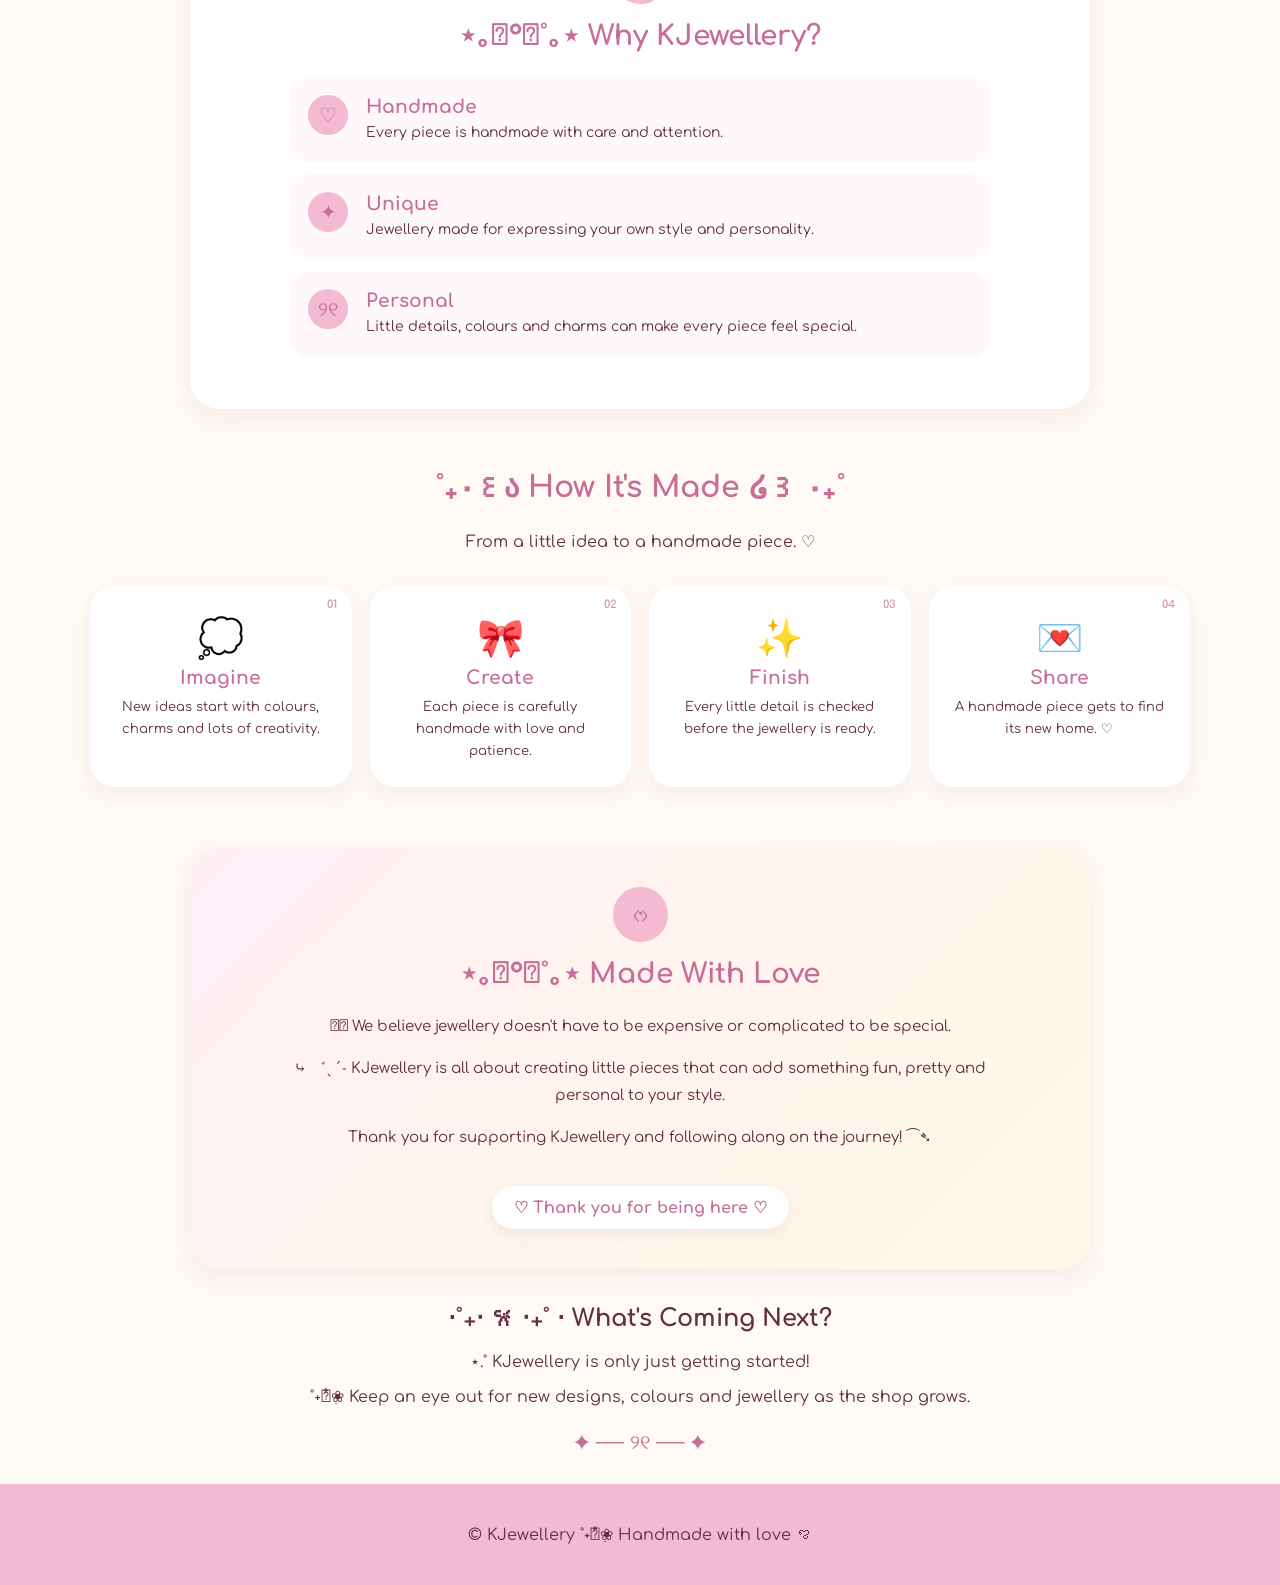
==== commit 57e4126b: "e" ====
--- a/about.html
+++ b/about.html
@@ -79,6 +79,7 @@
             <a href="game.html">
                 Game
             <a href="garden.html">Garden</a>
+             <a href="art.html">Art Corner</a>
 
         </nav>
 <button id="themeToggle" class="theme-toggle" type="button">
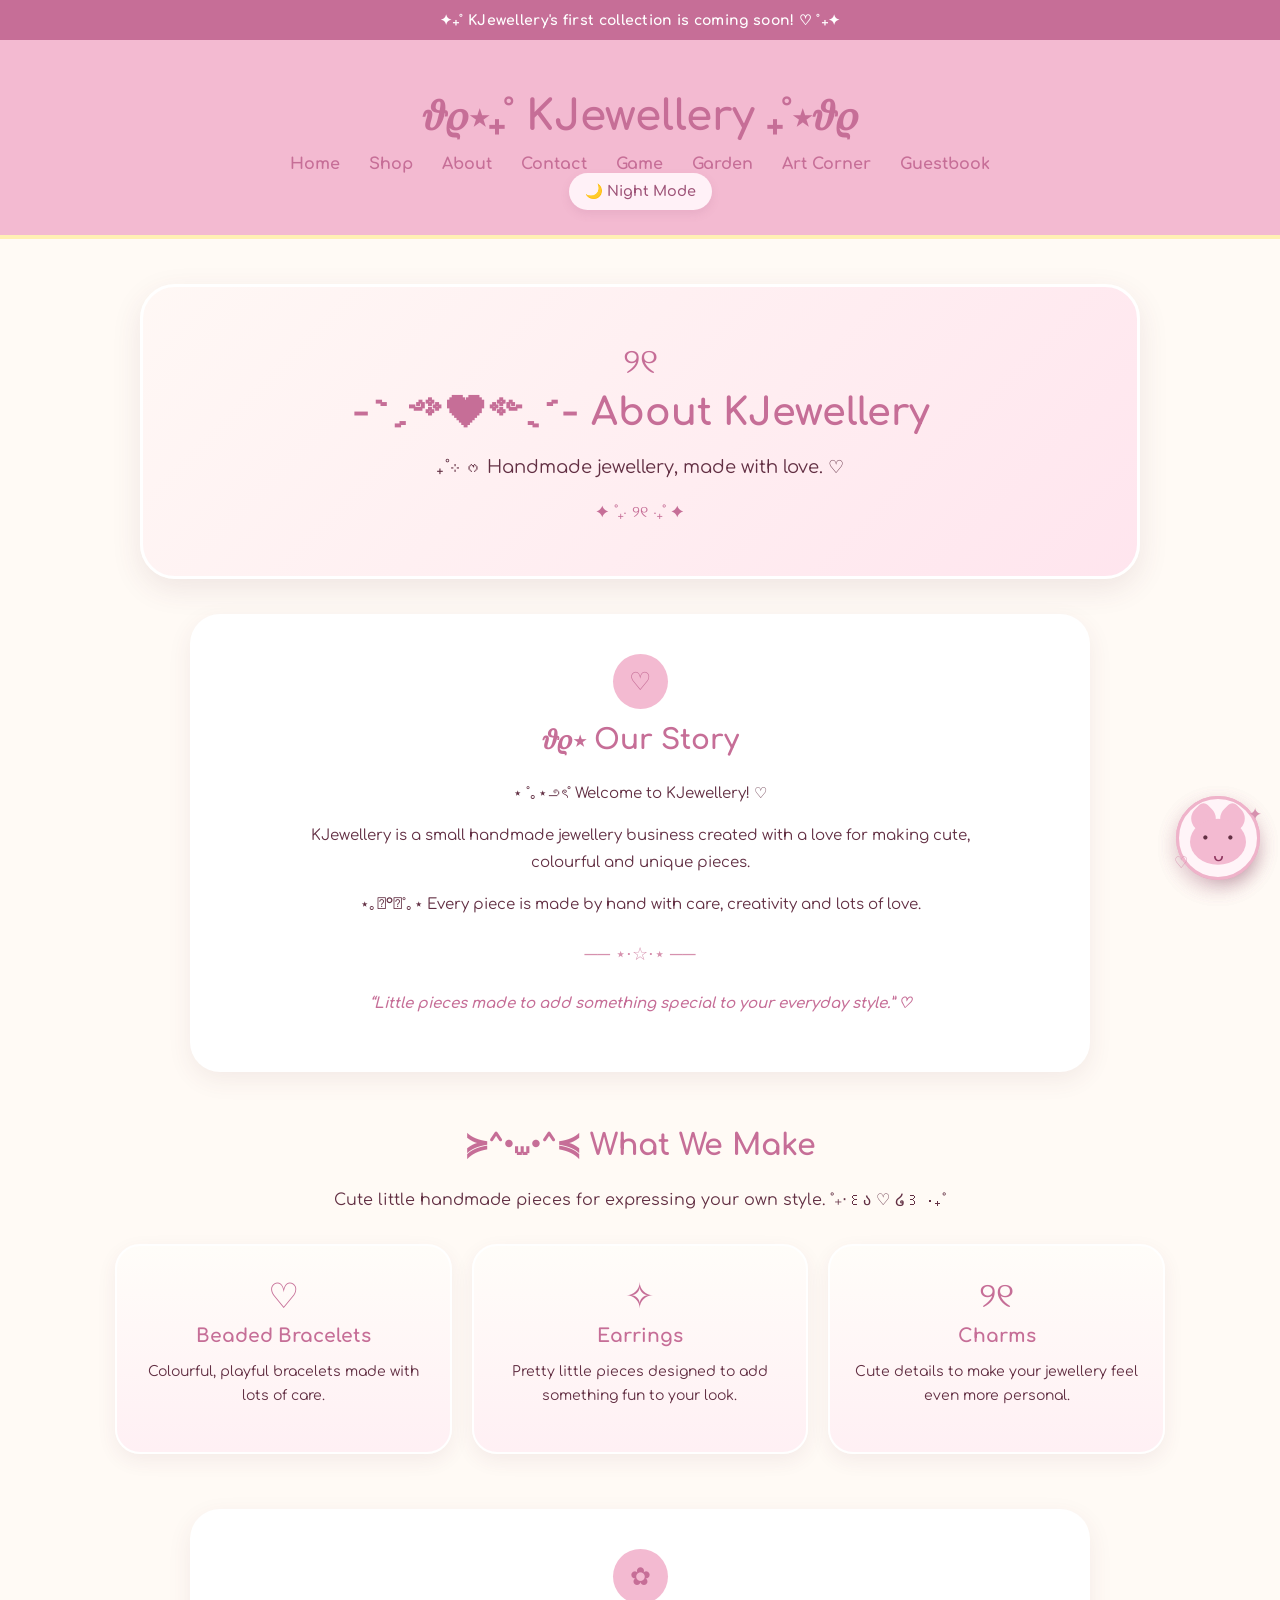
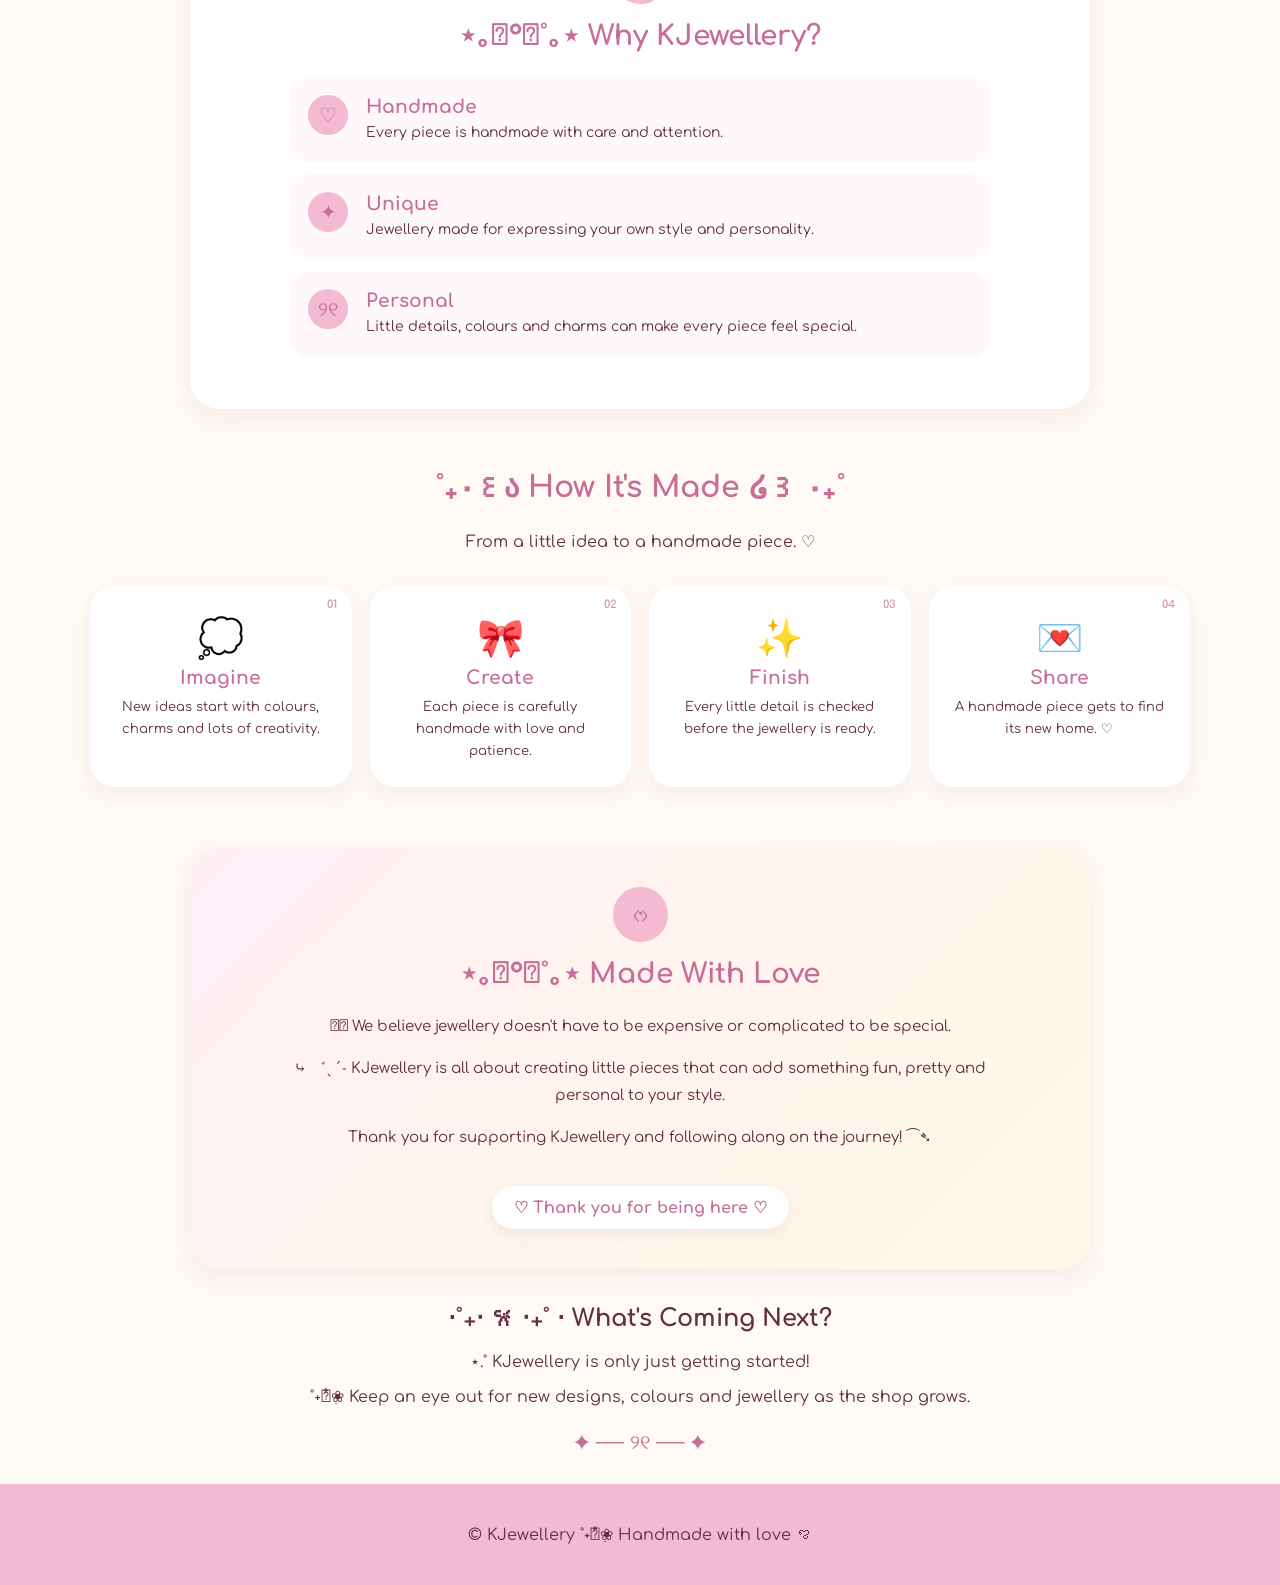
==== commit 9bf012e6: "e" ====
--- a/about.html
+++ b/about.html
@@ -80,6 +80,9 @@
                 Game
             <a href="garden.html">Garden</a>
              <a href="art.html">Art Corner</a>
+             <a href="guestbook.html">
+                Guestbook
+            </a>
 
         </nav>
 <button id="themeToggle" class="theme-toggle" type="button">
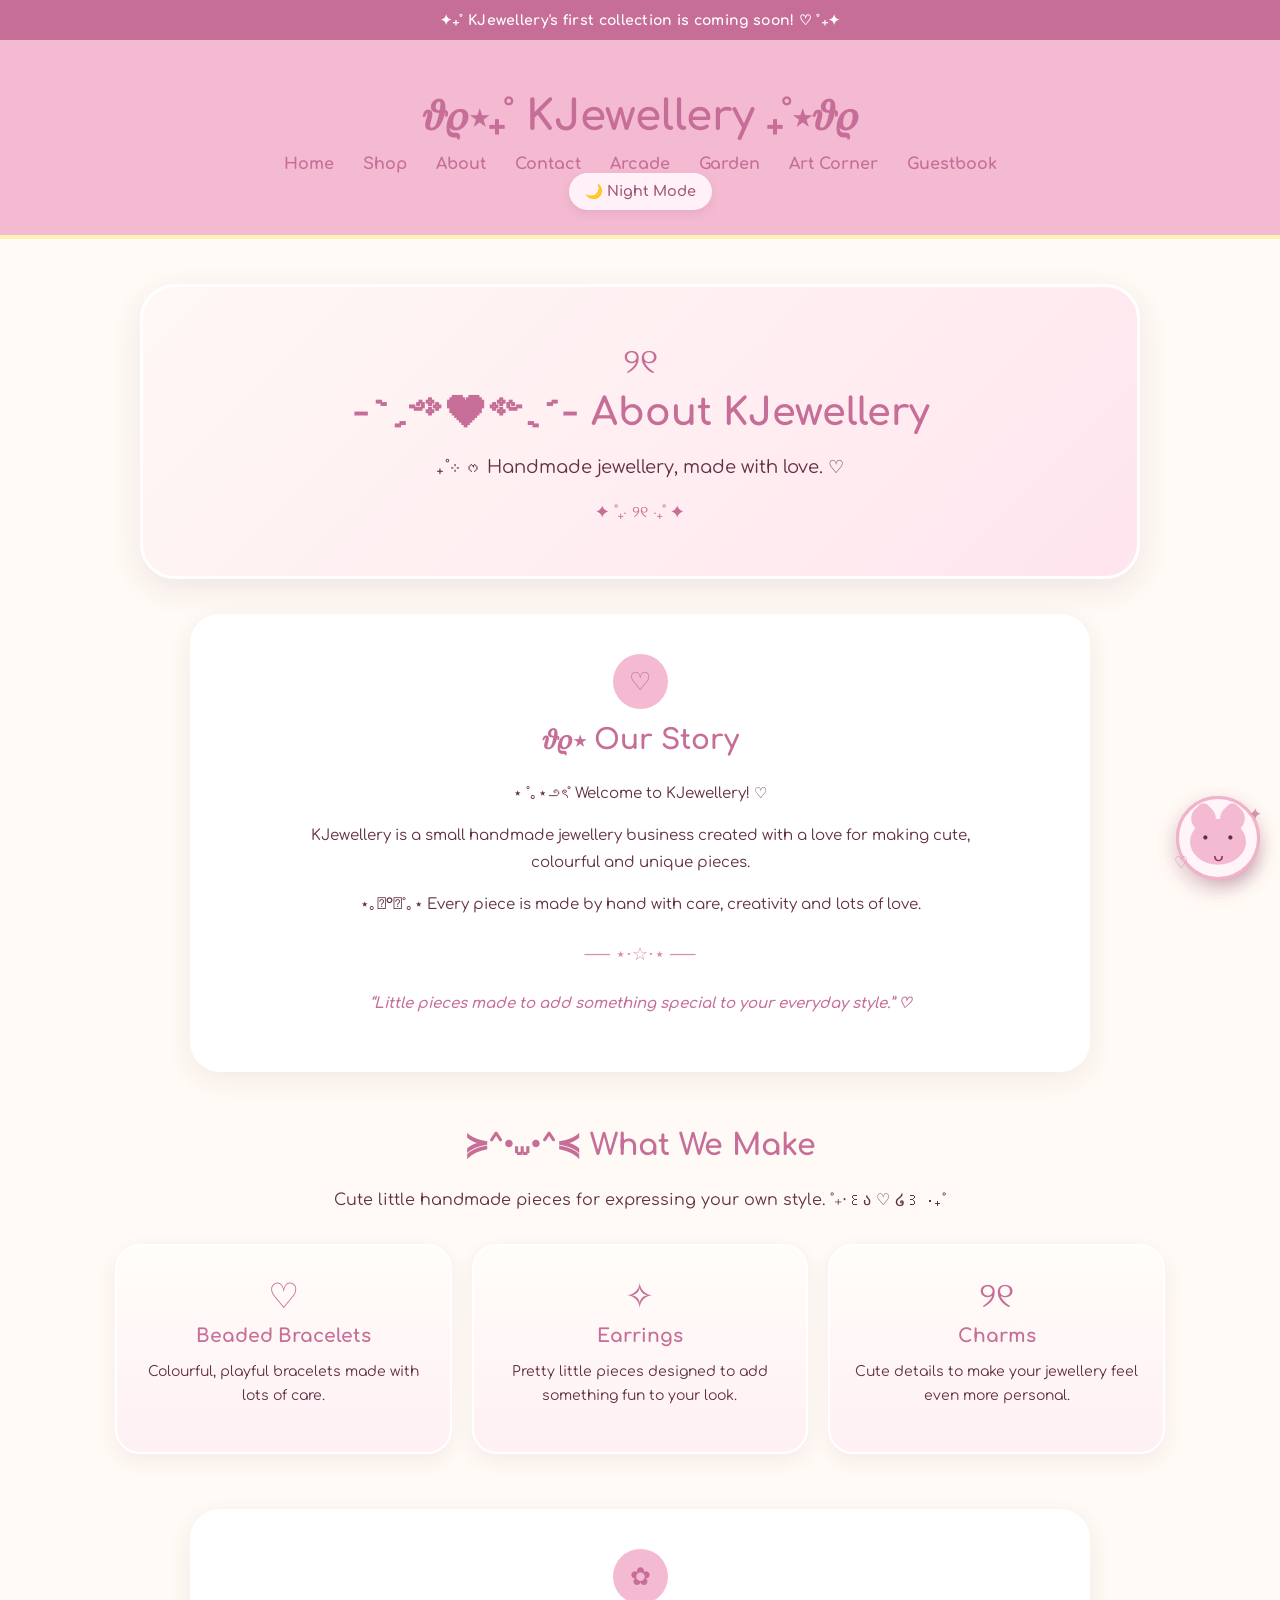
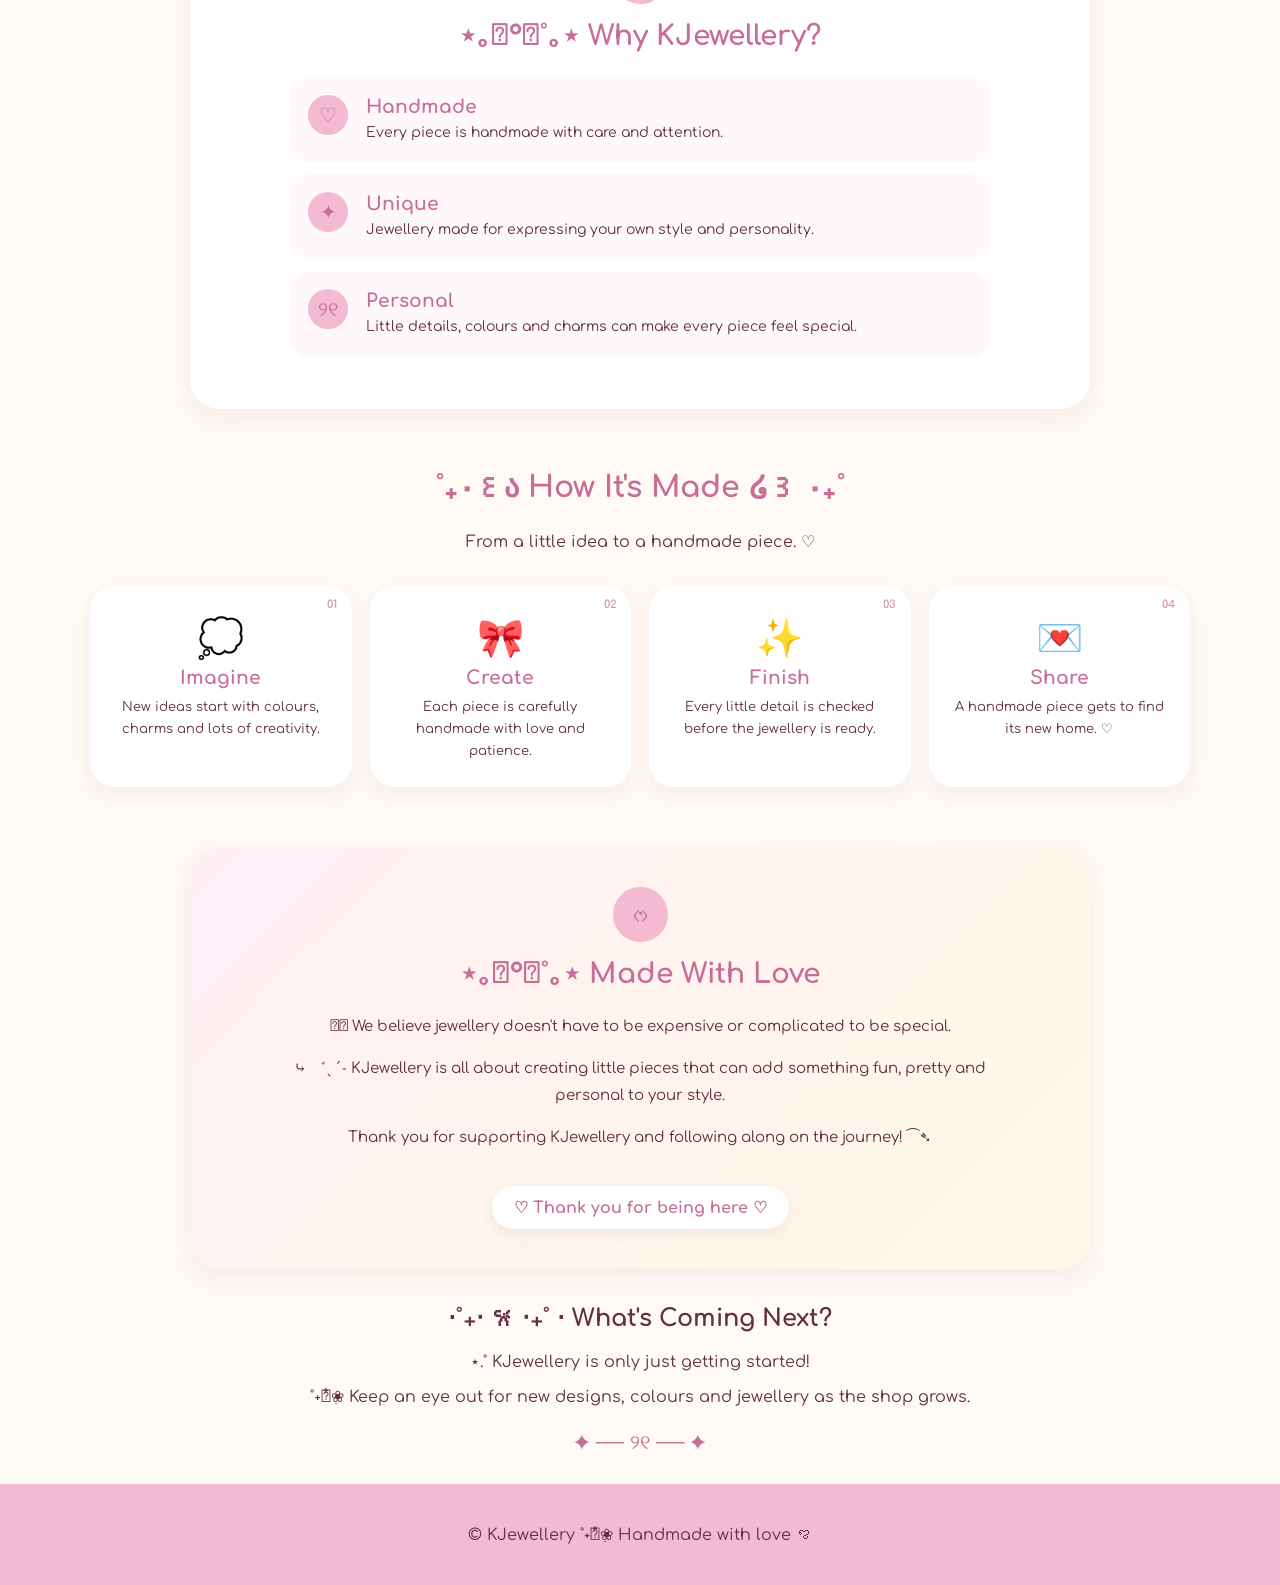
==== commit c8b80c00: "game fix to arcade" ====
--- a/about.html
+++ b/about.html
@@ -76,8 +76,7 @@
                 Contact
             </a>
 
-            <a href="game.html">
-                Game
+            <a href="arcade.html">Arcade</a>
             <a href="garden.html">Garden</a>
              <a href="art.html">Art Corner</a>
              <a href="guestbook.html">
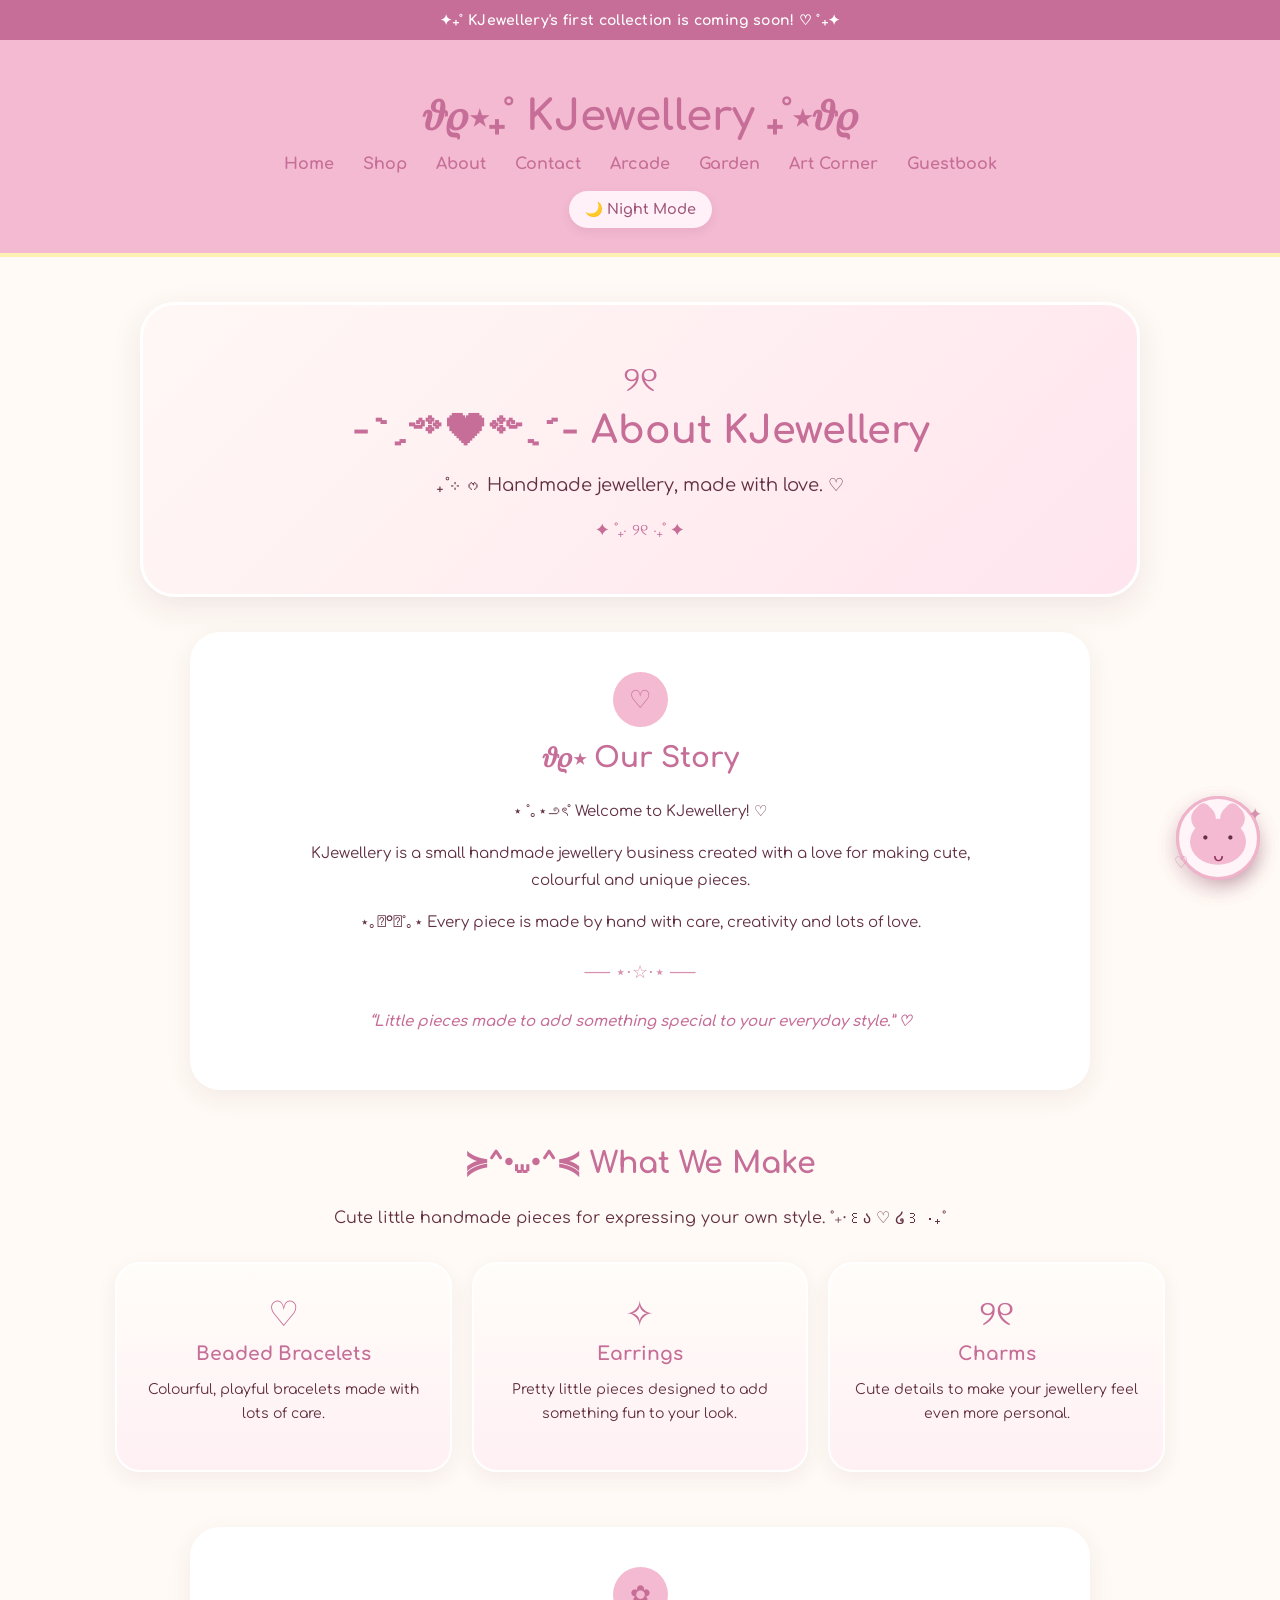
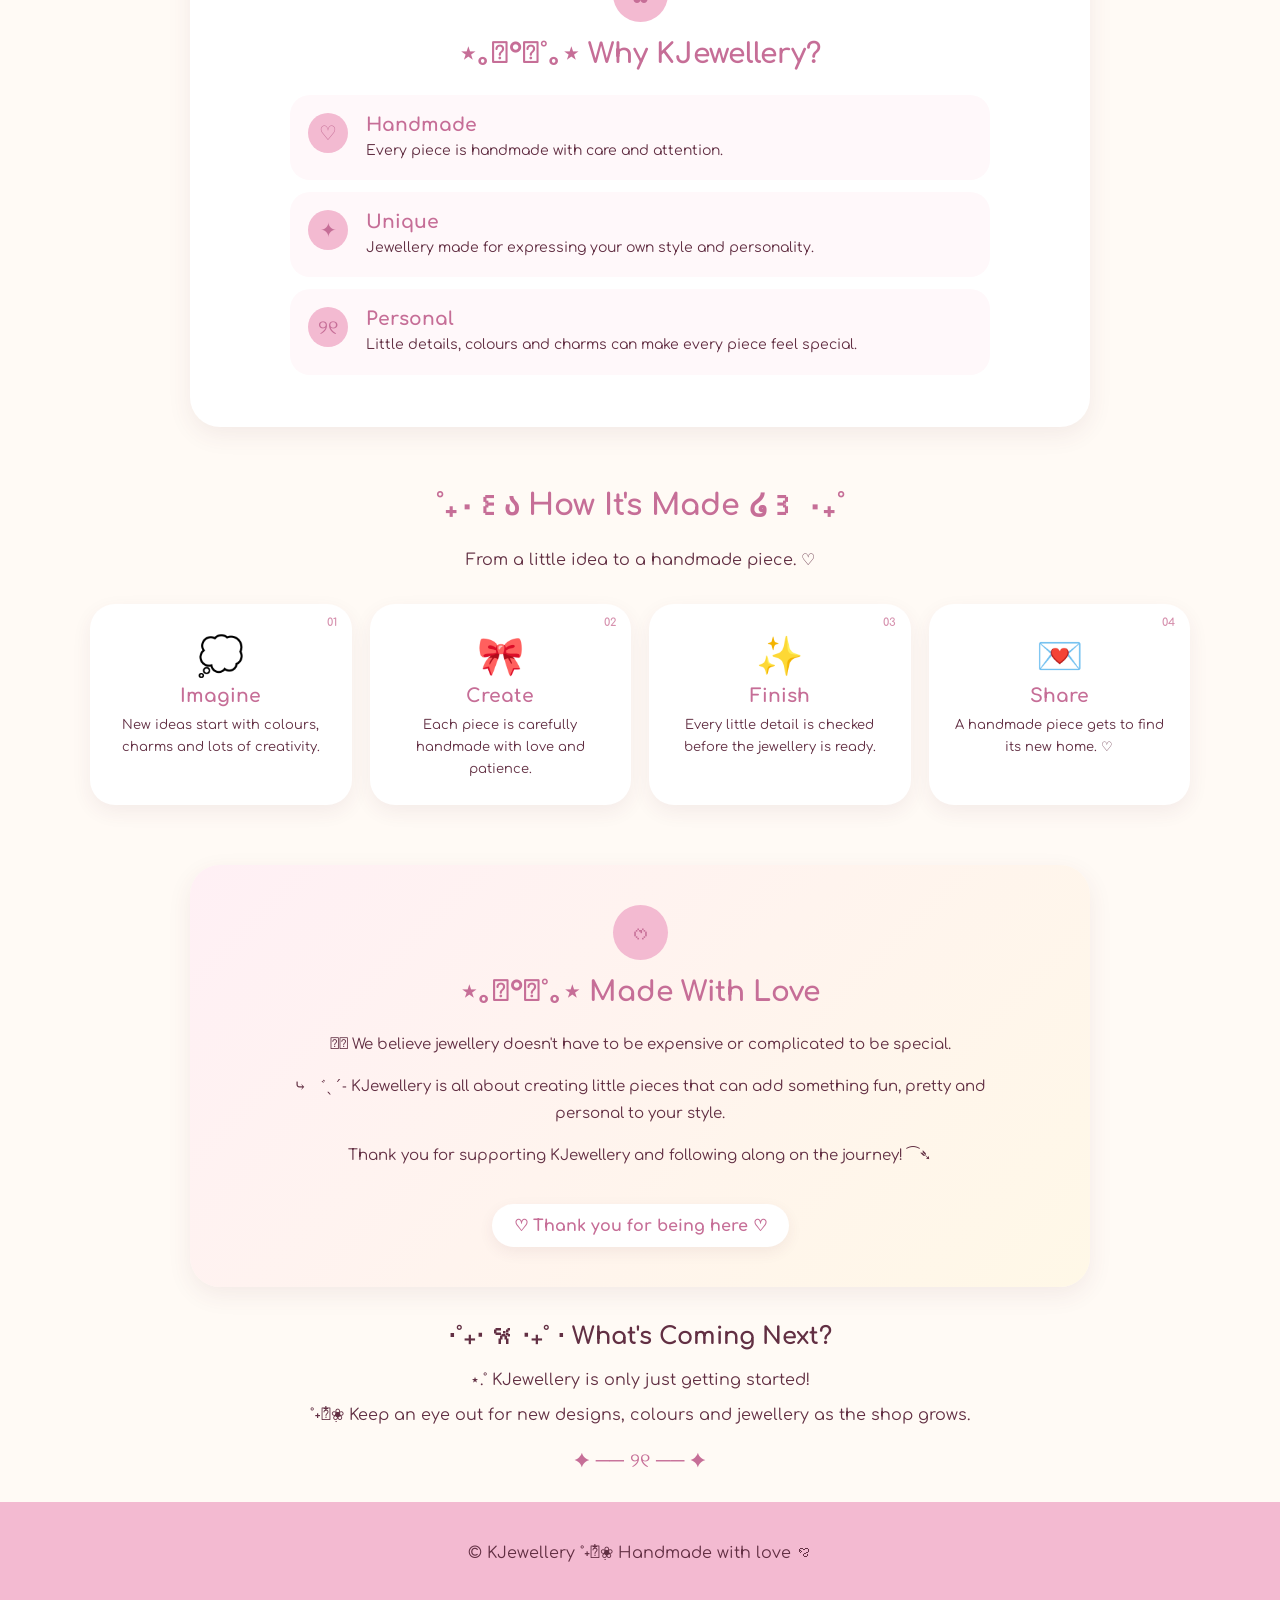
==== commit dd9d24e6: "Fixed top banner and menu position" ====
--- a/about.html
+++ b/about.html
@@ -84,6 +84,8 @@
             </a>
 
         </nav>
+        <BR>
+            
 <button id="themeToggle" class="theme-toggle" type="button">
     🌙 Night Mode
 </button>
--- a/style.css
+++ b/style.css
@@ -4079,3 +4079,68 @@
     }
 
 }
+/* 🛒 FLOATING CART BUTTON */
+
+#cartButton {
+    position: fixed !important;
+    top: 14px !important;
+    left: 14px !important;
+
+    width: 125px !important;
+    min-width: 125px !important;
+    max-width: 125px !important;
+
+    height: 42px !important;
+    min-height: 42px !important;
+    max-height: 42px !important;
+
+    padding: 0 !important;
+    margin: 0 !important;
+
+    display: flex !important;
+    align-items: center !important;
+    justify-content: center !important;
+
+    background: #d691ae !important;
+    color: white !important;
+
+    border: 2px solid #f3bad1 !important;
+    border-radius: 22px !important;
+
+    font-family: "Comfortaa", sans-serif !important;
+    font-size: 13px !important;
+    font-weight: 700 !important;
+
+    line-height: 1 !important;
+    white-space: nowrap !important;
+
+    box-sizing: border-box !important;
+
+    z-index: 99999 !important;
+
+    box-shadow: 0 4px 10px rgba(100, 70, 60, 0.15);
+
+    cursor: pointer;
+}
+
+
+/* 📱 PHONE */
+
+@media (max-width: 600px) {
+
+    #cartButton {
+        top: 10px !important;
+        left: 10px !important;
+
+        width: 115px !important;
+        min-width: 115px !important;
+        max-width: 115px !important;
+
+        height: 38px !important;
+        min-height: 38px !important;
+        max-height: 38px !important;
+
+        font-size: 12px !important;
+    }
+
+}
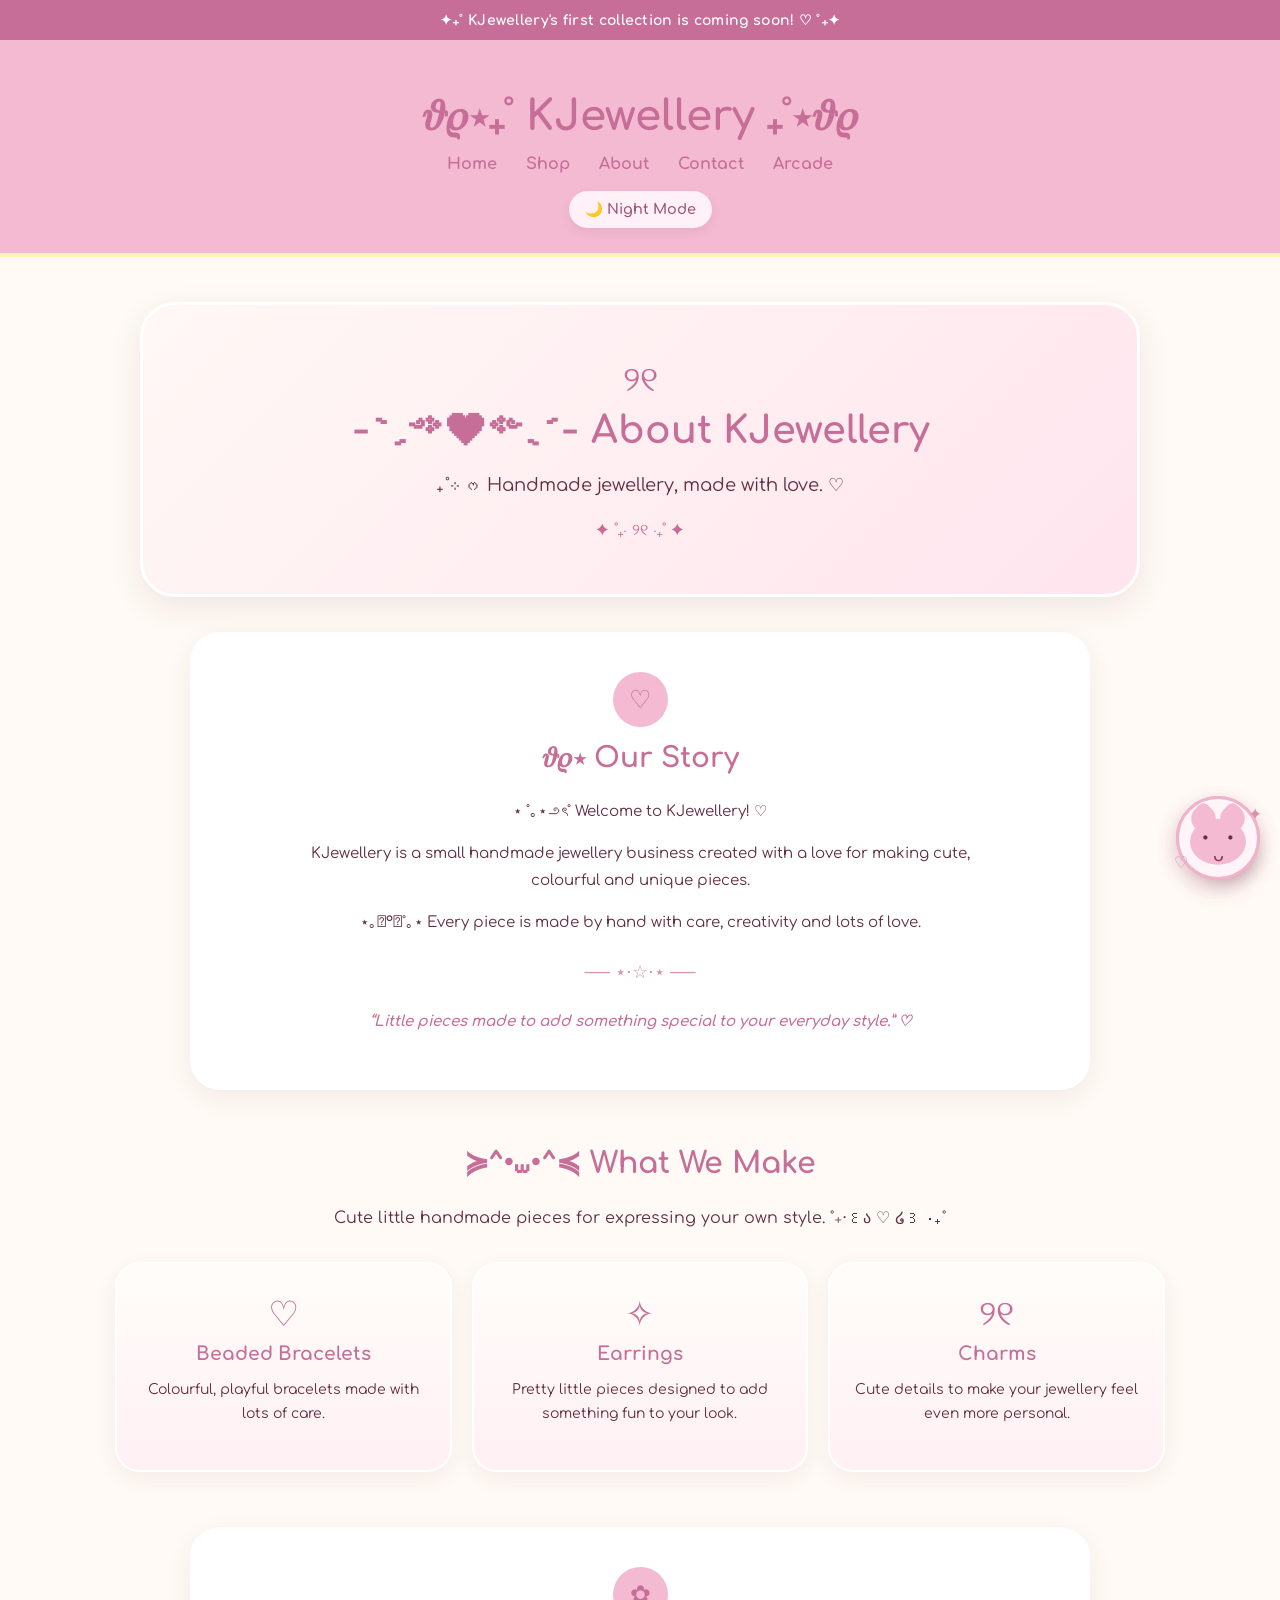
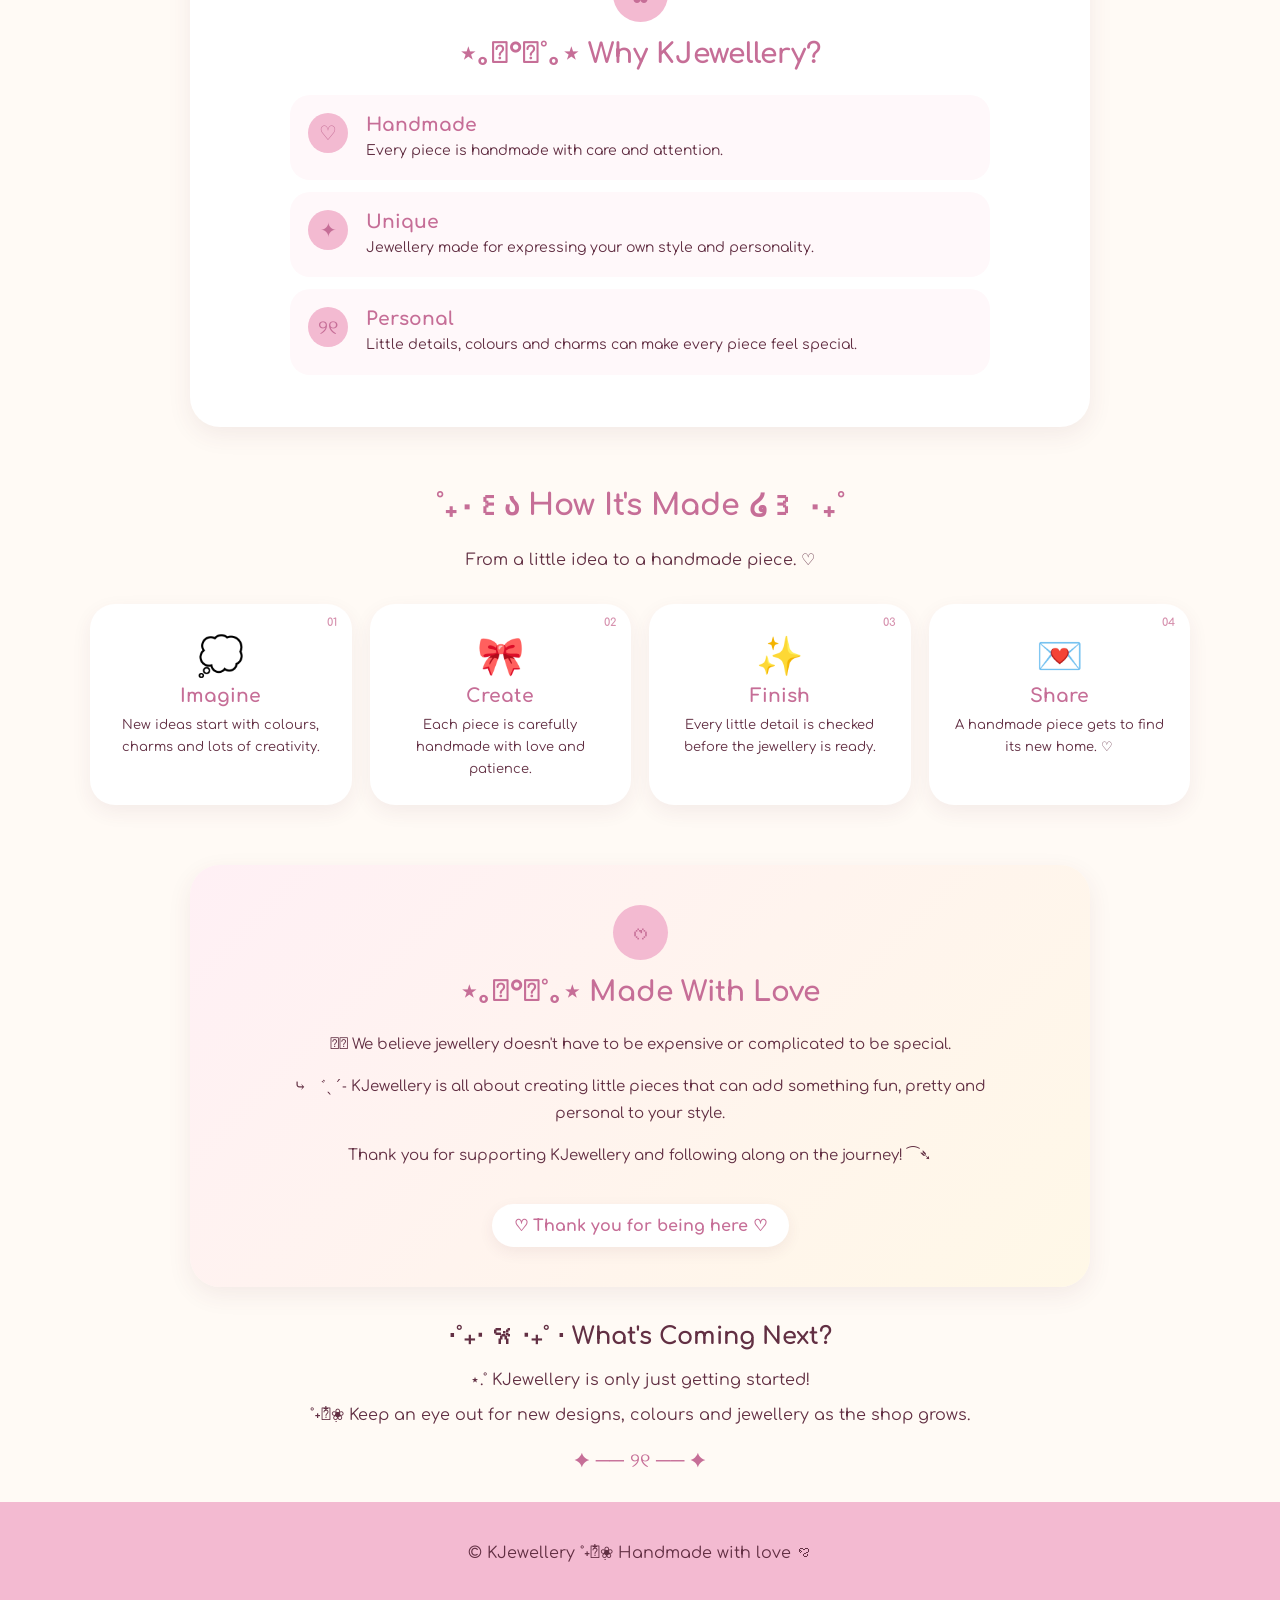
==== commit ebaecd8d: "e" ====
--- a/about.html
+++ b/about.html
@@ -77,11 +77,10 @@
             </a>
 
             <a href="arcade.html">Arcade</a>
-            <a href="garden.html">Garden</a>
-             <a href="art.html">Art Corner</a>
-             <a href="guestbook.html">
-                Guestbook
-            </a>
+            
+             
+             
+        
 
         </nav>
         <BR>
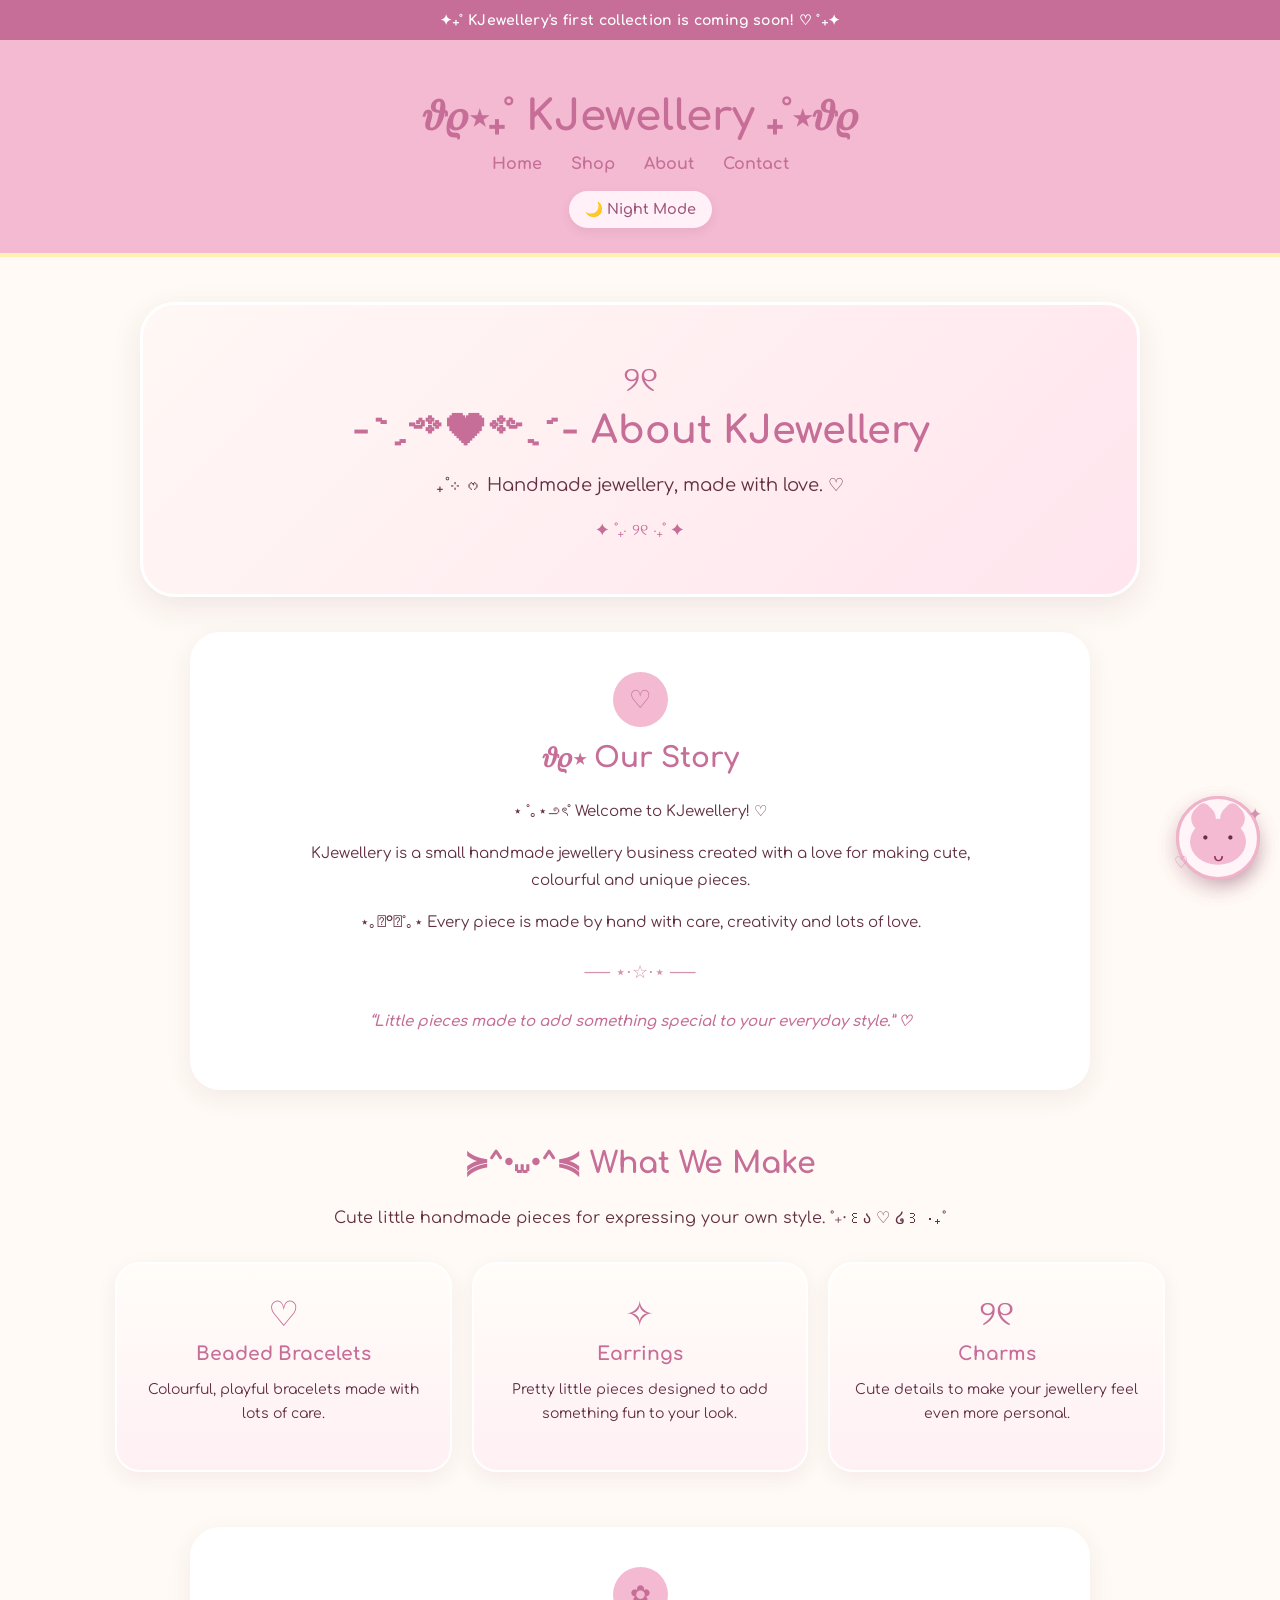
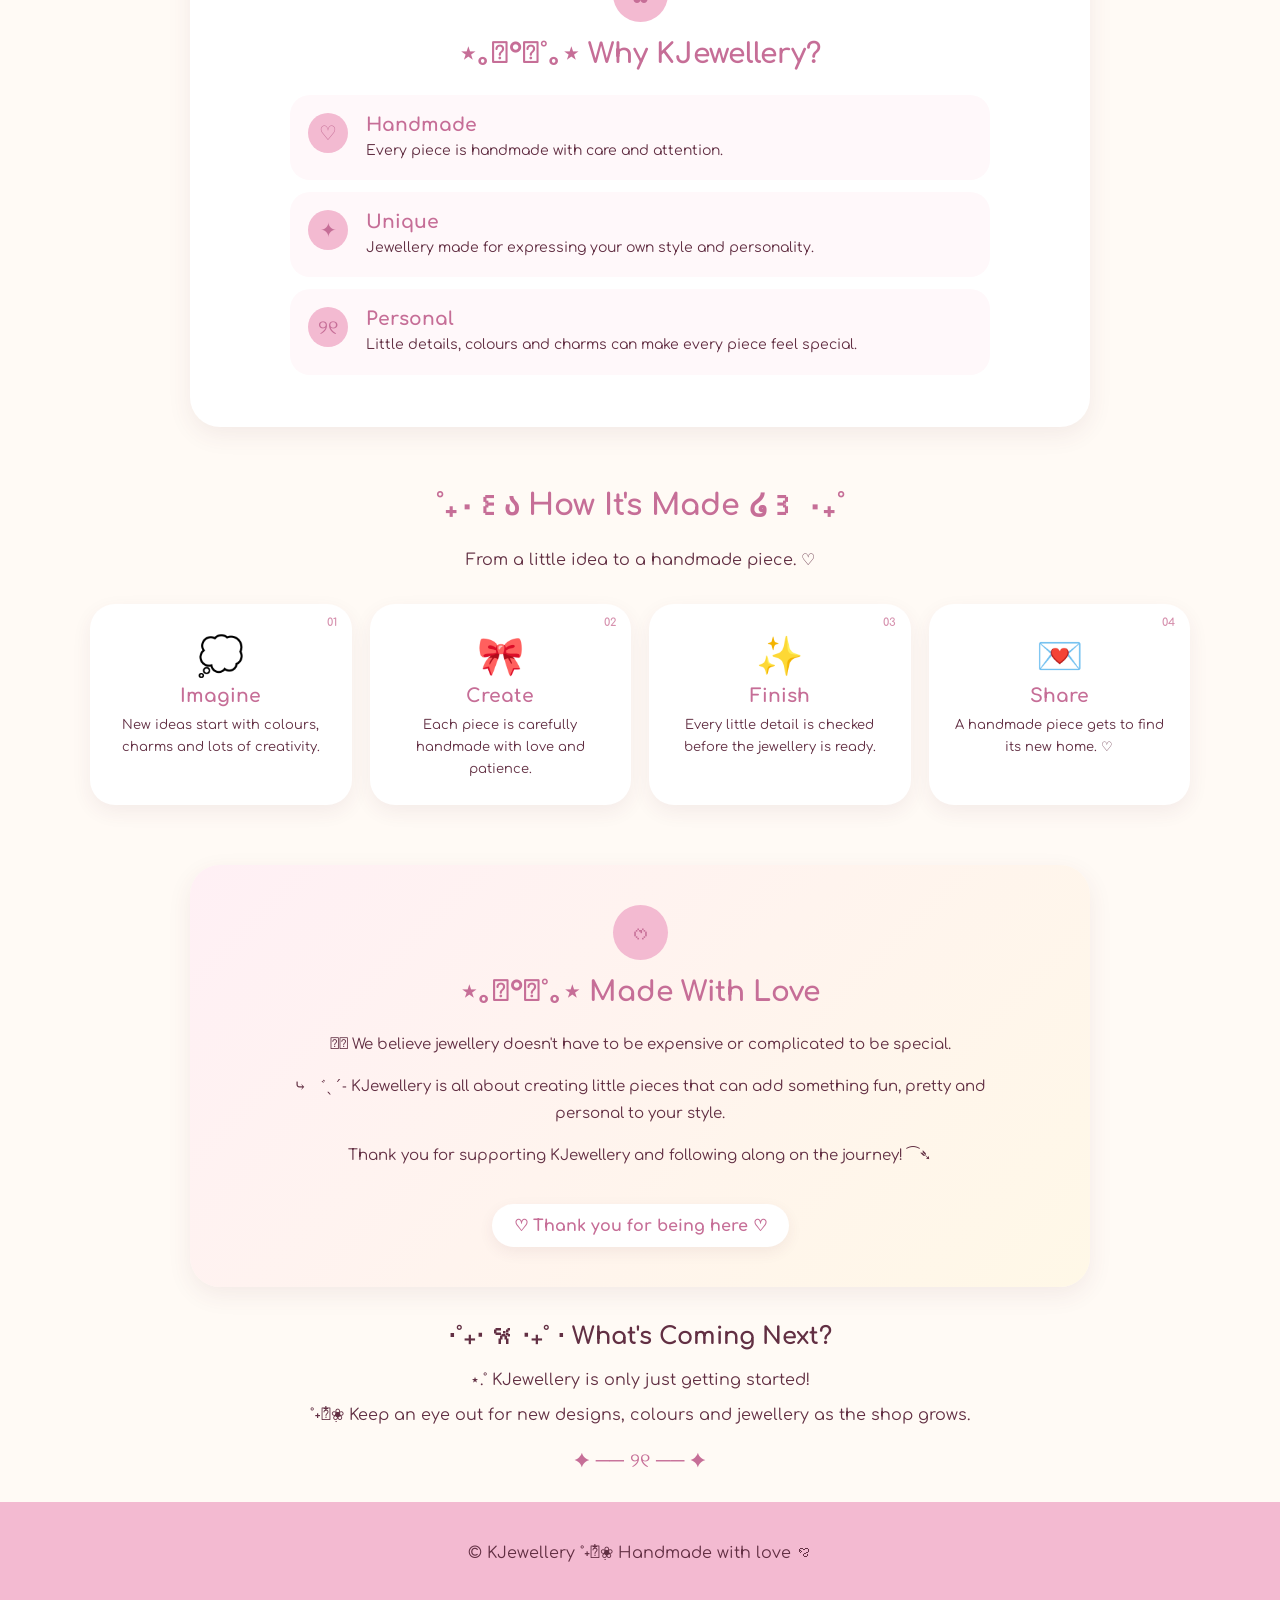
==== commit 203bcea2: "new shop buttons and deleted arcade" ====
--- a/about.html
+++ b/about.html
@@ -76,7 +76,7 @@
                 Contact
             </a>
 
-            <a href="arcade.html">Arcade</a>
+            
             
              
              
